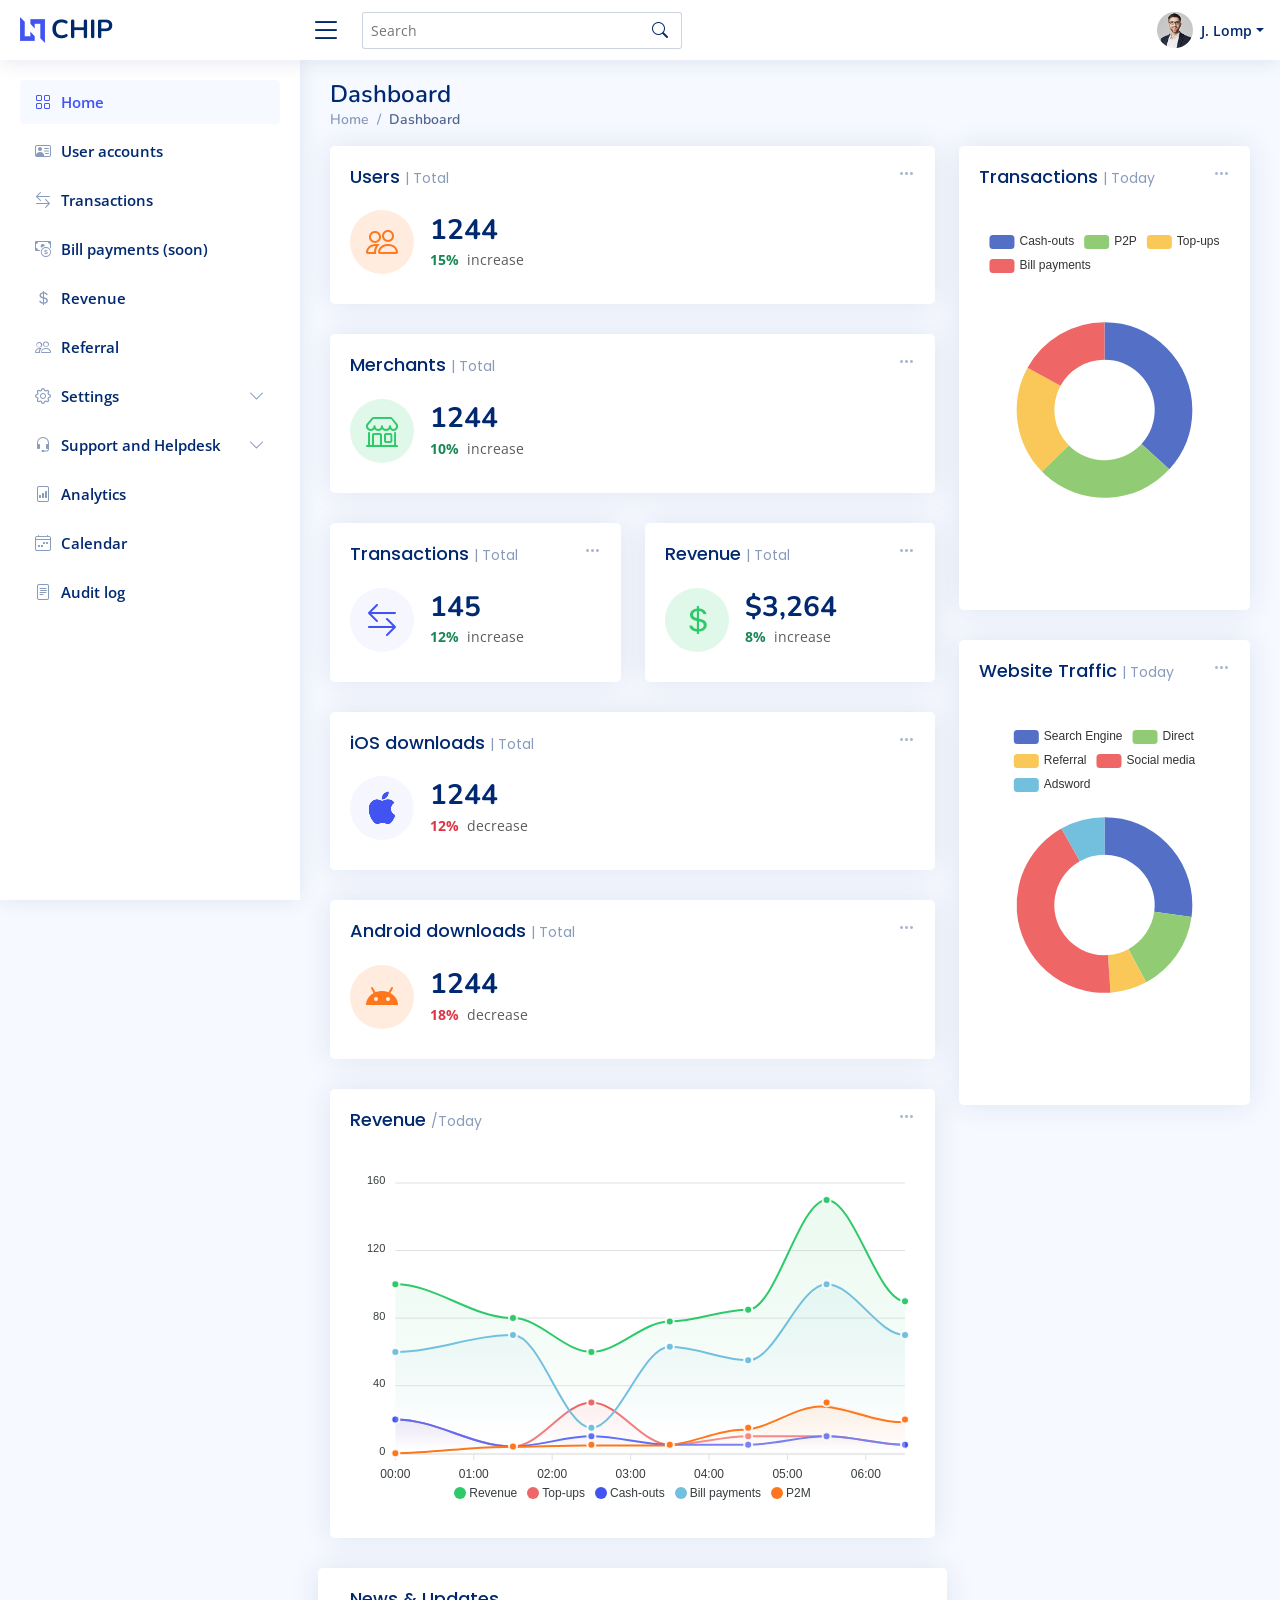
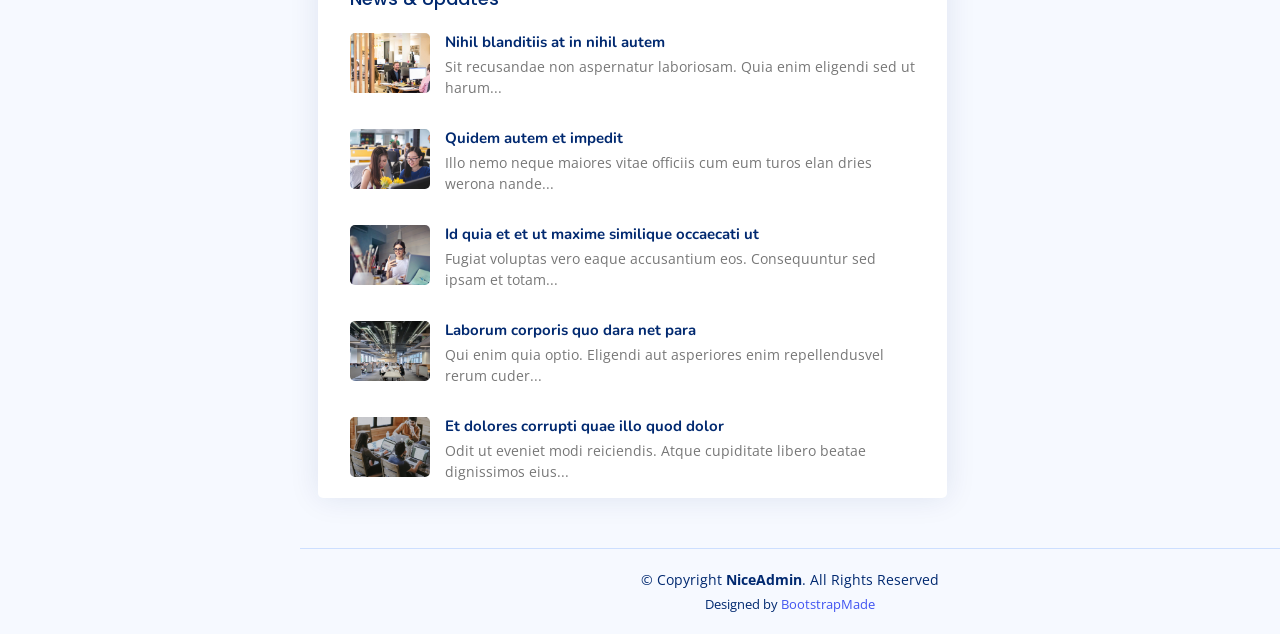
==== index.html @ 270950f1 "Update index.html" ====
<!DOCTYPE html>
<html lang="en">

<head>
  <meta charset="utf-8">
  <meta content="width=device-width, initial-scale=1.0" name="viewport">

  <title>Dashboard - CHIP admin</title>
  <meta content="" name="description">
  <meta content="" name="keywords">

  <!-- Calendar -->
  <link rel="stylesheet" type="text/css" href="assets/jsCalendar.css">
  <script type="text/javascript" src="assets/jsCalendar.js"></script>

  <!-- evoCalendar -->
  <link rel="stylesheet" type="text/css" href="assets/evo-calendar.css"/>

  <!-- Favicons -->
  <link href="assets/img/favicon.png" rel="icon">
  <link href="assets/img/apple-touch-icon.png" rel="apple-touch-icon">

  <!-- Google Fonts -->
  <link href="https://fonts.gstatic.com" rel="preconnect">
  <link href="https://fonts.googleapis.com/css?family=Open+Sans:300,300i,400,400i,600,600i,700,700i|Nunito:300,300i,400,400i,600,600i,700,700i|Poppins:300,300i,400,400i,500,500i,600,600i,700,700i" rel="stylesheet">

  <!-- Vendor CSS Files -->
  <link href="assets/vendor/bootstrap/css/bootstrap.min.css" rel="stylesheet">
  <link href="assets/vendor/bootstrap-icons/bootstrap-icons.css" rel="stylesheet">
  <link href="assets/vendor/boxicons/css/boxicons.min.css" rel="stylesheet">
  <link href="assets/vendor/quill/quill.snow.css" rel="stylesheet">
  <link href="assets/vendor/quill/quill.bubble.css" rel="stylesheet">
  <link href="assets/vendor/remixicon/remixicon.css" rel="stylesheet">
  <link href="assets/vendor/simple-datatables/style.css" rel="stylesheet">

  <!-- Template Main CSS File -->
  <link href="assets/css/style.css" rel="stylesheet">

  <!-- =======================================================
  * Template Name: NiceAdmin
  * Updated: Aug 30 2023 with Bootstrap v5.3.1
  * Template URL: https://bootstrapmade.com/nice-admin-bootstrap-admin-html-template/
  * Author: BootstrapMade.com
  * License: https://bootstrapmade.com/license/
  ======================================================== -->
</head>

<body>

  <!-- ======= Header ======= -->
  <header id="header" class="header fixed-top d-flex align-items-center">

    <div class="d-flex align-items-center justify-content-between">
      <a href="index.html" class="logo d-flex align-items-center">
        <img src="assets/img/logo.png" alt="">
        <span class="d-none d-lg-block">CHIP</span>
      </a>
      <i class="bi bi-list toggle-sidebar-btn"></i>
    </div><!-- End Logo -->

    <div class="search-bar">
      <form class="search-form d-flex align-items-center" method="POST" action="#">
        <input type="text" name="query" placeholder="Search" title="Enter search keyword">
        <button type="submit" title="Search"><i class="bi bi-search"></i></button>
      </form>
    </div><!-- End Search Bar -->

    <nav class="header-nav ms-auto">
      <ul class="d-flex align-items-center">

        <li class="nav-item d-block d-lg-none">
          <a class="nav-link nav-icon search-bar-toggle " href="#">
            <i class="bi bi-search"></i>
          </a>
        </li><!-- End Search Icon-->

        

        <li class="nav-item dropdown pe-3">

          <a class="nav-link nav-profile d-flex align-items-center pe-0" href="#" data-bs-toggle="dropdown">
            <img src="assets/img/profile-img.jpg" alt="Profile" class="rounded-circle">
            <span class="d-none d-md-block dropdown-toggle ps-2">J. Lomp</span>
          </a><!-- End Profile Iamge Icon -->

          <ul class="dropdown-menu dropdown-menu-end dropdown-menu-arrow profile">
            <li class="dropdown-header">
              <h6>Jeremy Lomp</h6>
              <span>Web Designer</span>
            </li>
            <li>
              <hr class="dropdown-divider">
            </li>

            <li>
              <a class="dropdown-item d-flex align-items-center" href="pages-faq.html">
                <i class="bi bi-question-circle"></i>
                <span>Forgot password?</span>
              </a>
            </li>
            <li>
              <hr class="dropdown-divider">
            </li>

            <li>
              <a class="dropdown-item d-flex align-items-center" href="pages-login.html">
                <i class="bi bi-box-arrow-right"></i>
                <span>Sign Out</span>
              </a>
            </li>

          </ul><!-- End Profile Dropdown Items -->
        </li><!-- End Profile Nav -->

      </ul>
    </nav><!-- End Icons Navigation -->

  </header><!-- End Header -->

  <!-- ======= Sidebar ======= -->
  <aside id="sidebar" class="sidebar">

    <ul class="sidebar-nav" id="sidebar-nav">

      <li class="nav-item">
        <a class="nav-link " href="index.html">
          <i class="bi bi-grid"></i>
          <span>Home</span>
        </a>
      </li><!-- End Dashboard Nav -->

      <li class="nav-item">
        <a class="nav-link collapsed " href="users.html">
          <i class="bi bi-person-vcard"></i>
          <span>User accounts</span>
        </a>
      </li><!-- End User accounts Nav -->

      <li class="nav-item">
        <a class="nav-link collapsed " href="transactions.html">
          <i class="bi bi-arrow-left-right"></i>
          <span>Transactions</span>
        </a>
      </li><!-- End Transactions Nav -->

      <li class="nav-item">
        <a class="nav-link collapsed " href="bill-payment.html">
          <i class="bi bi-cash-coin"></i>
          <span>Bill payments (soon)</span>
        </a>
      </li><!-- End Bill payments Nav -->

      <li class="nav-item">
        <a class="nav-link collapsed " href="revenue.html">
          <i class="bi bi-currency-dollar"></i>
          <span>Revenue</span>
        </a>
      </li>

	<!-- End Revenue Nav -->

      <li class="nav-item">
        <a class="nav-link collapsed " href="referral.html">
          <i class="bi bi-people"></i>
          <span>Referral</span>
        </a>
      </li>
	<!-- End Referral Nav -->

	<li class="nav-item">
        <a class="nav-link collapsed" data-bs-target="#settings-nav" data-bs-toggle="collapse" href="#">
          <i class="bi bi-gear"></i><span>Settings</span><i class="bi bi-chevron-down ms-auto"></i>
        </a>
        <ul id="settings-nav" class="nav-content collapse " data-bs-parent="#sidebar-nav">
          <li>
            <a href="team-members.html">
              <i class="bi bi-circle"></i><span>Team members</span>
            </a>
          </li>
          <li>
            <a href="components-accordion.html">
              <i class="bi bi-circle"></i><span>Roles & Permissions</span>
            </a>
          </li>
          <li>
            <a href="components-badges.html">
              <i class="bi bi-circle"></i><span>Push notifications</span>
            </a>
          </li>
          <li>
            <a href="components-breadcrumbs.html">
              <i class="bi bi-circle"></i><span>Configurable reports (soon)</span>
            </a>
          </li>
        </ul>
      </li><!-- End Settings Nav -->

	<li class="nav-item">
        <a class="nav-link collapsed" data-bs-target="#support-nav" data-bs-toggle="collapse" href="#">
          <i class="bi bi-headset"></i><span>Support and Helpdesk</span><i class="bi bi-chevron-down ms-auto"></i>
        </a>
        <ul id="support-nav" class="nav-content collapse " data-bs-parent="#sidebar-nav">
          <li>
            <a href="components-alerts.html">
              <i class="bi bi-circle"></i><span>Tickets (zendesk)</span>
            </a>
          </li>
          <li>
        </ul>
      </li><!-- End Support and Helpdesk Nav -->

      <li class="nav-item">
        <a class="nav-link collapsed " href="index.html">
          <i class="bi bi-file-bar-graph"></i>
          <span>Analytics</span>
        </a>
      </li><!-- End Analytics Nav -->

      <li class="nav-item">
        <a class="nav-link collapsed " href="calendar.html">
          <i class="bi bi-calendar4-week"></i>
          <span>Calendar</span>
        </a>
      </li><!-- End Calendar Nav -->

      <li class="nav-item">
        <a class="nav-link collapsed " href="audit-log.html">
          <i class="bi bi-file-text"></i>
          <span>Audit log</span>
        </a>
      </li><!-- End Audit log Nav -->
  </aside><!-- End Sidebar-->

  <main id="main" class="main">

    <div class="pagetitle">
      <h1>Dashboard</h1>
      <nav>
        <ol class="breadcrumb">
          <li class="breadcrumb-item"><a href="index.html">Home</a></li>
          <li class="breadcrumb-item active">Dashboard</li>
        </ol>
      </nav>
    </div><!-- End Page Title -->

    <section class="section dashboard">
      <div class="row">

        <!-- Left side columns -->
        <div class="col-lg-8">
          <div class="row">

            <!-- Users Card -->
            <div class="col-xxl-4 col-xl-12">

              <div class="card info-card customers-card">

                <div class="filter">
                  <a class="icon" href="#" data-bs-toggle="dropdown"><i class="bi bi-three-dots"></i></a>
                  <ul class="dropdown-menu dropdown-menu-end dropdown-menu-arrow">
                    <li class="dropdown-header text-start">
                      <h6>Filter</h6>
                    </li>

                    <li><a class="dropdown-item" href="#">Total</a></li>
		    <li><a class="dropdown-item" href="#">Today</a></li>
                    <li><a class="dropdown-item" href="#">This Month</a></li>
                    <li><a class="dropdown-item" href="#">This Year</a></li>
                  </ul>
                </div>

                <div class="card-body">
                  <h5 class="card-title">Users <span>| Total</span></h5>

                  <div class="d-flex align-items-center">
                    <div class="card-icon rounded-circle d-flex align-items-center justify-content-center">
                      <i class="bi bi-people"></i>
                    </div>
                    <div class="ps-3">
                      <h6>1244</h6>
                      <span class="text-success small pt-1 fw-bold">15%</span> <span class="text-muted small pt-2 ps-1">increase</span>

                    </div>
                  </div>

                </div>
              </div>

            </div><!-- End Users Card -->

            
            <!-- Merchants Card -->
            <div class="col-xxl-4 col-xl-12">

              <div class="card info-card revenue-card">

                <div class="filter">
                  <a class="icon" href="#" data-bs-toggle="dropdown"><i class="bi bi-three-dots"></i></a>
                  <ul class="dropdown-menu dropdown-menu-end dropdown-menu-arrow">
                    <li class="dropdown-header text-start">
                      <h6>Filter</h6>
                    </li>

                    <li><a class="dropdown-item" href="#">Total</a></li>
		    <li><a class="dropdown-item" href="#">Today</a></li>
                    <li><a class="dropdown-item" href="#">This Month</a></li>
                    <li><a class="dropdown-item" href="#">This Year</a></li>
		   <li class="dropdown-header text-start">

                  </ul>
                </div>

                <div class="card-body">
                  <h5 class="card-title">Merchants <span>| Total</span></h5>

                  <div class="d-flex align-items-center">
                    <div class="card-icon rounded-circle d-flex align-items-center justify-content-center">
                      <i class="bi bi-shop"></i>
                    </div>
                    <div class="ps-3">
                      <h6>1244</h6>
                      <span class="text-success small pt-1 fw-bold">10%</span> <span class="text-muted small pt-2 ps-1">increase</span>

                    </div>
                  </div>

                </div>
              </div>

            </div>

		<!-- End Merchants Card -->


	<!-- Transactions Card -->
            <div class="col-xxl-4 col-md-6">
              <div class="card info-card sales-card">

                <div class="filter">
                  <a class="icon" href="#" data-bs-toggle="dropdown"><i class="bi bi-three-dots"></i></a>
                  <ul class="dropdown-menu dropdown-menu-end dropdown-menu-arrow">
                    <li class="dropdown-header text-start">
                      <h6>Filter</h6>
                    </li>

                    <li><a class="dropdown-item" href="#">Total</a></li>
		    <li><a class="dropdown-item" href="#">Today</a></li>
                    <li><a class="dropdown-item" href="#">This Month</a></li>
                    <li><a class="dropdown-item" href="#">This Year</a></li>
                  </ul>
                </div>

                <div class="card-body">
                  <h5 class="card-title">Transactions <span>| Total</span></h5>

                  <div class="d-flex align-items-center">
                    <div class="card-icon rounded-circle d-flex align-items-center justify-content-center">
                      <i class="bi bi-arrow-left-right"></i>
                    </div>
                    <div class="ps-3">
                      <h6>145</h6>
                      <span class="text-success small pt-1 fw-bold">12%</span> <span class="text-muted small pt-2 ps-1">increase</span>

                    </div>
                  </div>
                </div>

              </div>
            </div><!-- End Transactions Card -->

            <!-- Revenue Card -->
            <div class="col-xxl-4 col-md-6">
              <div class="card info-card revenue-card">

                <div class="filter">
                  <a class="icon" href="#" data-bs-toggle="dropdown"><i class="bi bi-three-dots"></i></a>
                  <ul class="dropdown-menu dropdown-menu-end dropdown-menu-arrow">
                    <li class="dropdown-header text-start">
                      <h6>Filter</h6>
                    </li>
                    <li><a class="dropdown-item" href="#">Total</a></li>
		    <li><a class="dropdown-item" href="#">Today</a></li>
                    <li><a class="dropdown-item" href="#">This Month</a></li>
                    <li><a class="dropdown-item" href="#">This Year</a></li>
                  </ul>
                </div>

                <div class="card-body">
                  <h5 class="card-title">Revenue <span>| Total</span></h5>

                  <div class="d-flex align-items-center">
                    <div class="card-icon rounded-circle d-flex align-items-center justify-content-center">
                      <i class="bi bi-currency-dollar"></i>
                    </div>
                    <div class="ps-3">
                      <h6>$3,264</h6>
                      <span class="text-success small pt-1 fw-bold">8%</span> <span class="text-muted small pt-2 ps-1">increase</span>

                    </div>
                  </div>
                </div>

              </div>
            </div><!-- End Revenue Card -->

            <!-- iOS downloads Card -->
            <div class="col-xxl-4 col-xl-12">

              <div class="card info-card sales-card">

                <div class="filter">
                  <a class="icon" href="#" data-bs-toggle="dropdown"><i class="bi bi-three-dots"></i></a>
                  <ul class="dropdown-menu dropdown-menu-end dropdown-menu-arrow">
                    <li class="dropdown-header text-start">
                      <h6>Filter</h6>
                    </li>

                    <li><a class="dropdown-item" href="#">Total</a></li>
		    <li><a class="dropdown-item" href="#">Today</a></li>
                    <li><a class="dropdown-item" href="#">This Month</a></li>
                    <li><a class="dropdown-item" href="#">This Year</a></li>
                  </ul>
                </div>

                <div class="card-body">
                  <h5 class="card-title">iOS downloads <span>| Total</span></h5>

                  <div class="d-flex align-items-center">
                    <div class="card-icon rounded-circle d-flex align-items-center justify-content-center">
                      <i class="bi bi-apple"></i>
                    </div>
                    <div class="ps-3">
                      <h6>1244</h6>
                      <span class="text-danger small pt-1 fw-bold">12%</span> <span class="text-muted small pt-2 ps-1">decrease</span>

                    </div>
                  </div>

                </div>
              </div>

            </div><!-- End iOS downloads Card -->


            <!-- Android downloads Card -->
            <div class="col-xxl-4 col-xl-12">

              <div class="card info-card customers-card">

                <div class="filter">
                  <a class="icon" href="#" data-bs-toggle="dropdown"><i class="bi bi-three-dots"></i></a>
                  <ul class="dropdown-menu dropdown-menu-end dropdown-menu-arrow">
                    <li class="dropdown-header text-start">
                      <h6>Filter</h6>
                    </li>

                    <li><a class="dropdown-item" href="#">Total</a></li>
					<li><a class="dropdown-item" href="#">Today</a></li>
                    <li><a class="dropdown-item" href="#">This Month</a></li>
                    <li><a class="dropdown-item" href="#">This Year</a></li>
                  </ul>
                </div>

                <div class="card-body">
                  <h5 class="card-title">Android downloads <span>| Total</span></h5>

                  <div class="d-flex align-items-center">
                    <div class="card-icon rounded-circle d-flex align-items-center justify-content-center">
                      <i class="bi bi-android"></i>
                    </div>
                    <div class="ps-3">
                      <h6>1244</h6>
                      <span class="text-danger small pt-1 fw-bold">18%</span> <span class="text-muted small pt-2 ps-1">decrease</span>

                    </div>
                  </div>

                </div>
              </div>

            </div><!-- End Android downloads Card -->

            <!-- Reports -->
            <div class="col-12">
              <div class="card">

                <div class="filter">
                  <a class="icon" href="#" data-bs-toggle="dropdown"><i class="bi bi-three-dots"></i></a>
                  <ul class="dropdown-menu dropdown-menu-end dropdown-menu-arrow">
                    <li class="dropdown-header text-start">
                      <h6>Filter</h6>
                    </li>

                    <li><a class="dropdown-item" href="#">Total</a></li>
		    <li><a class="dropdown-item" href="#">Today</a></li>
                    <li><a class="dropdown-item" href="#">This Month</a></li>
                    <li><a class="dropdown-item" href="#">This Year</a></li>
                  </ul>
                </div>

                <div class="card-body">
                  <h5 class="card-title">Revenue <span>/Today</span></h5>

                  <!-- Line Chart -->
                  <div id="reportsChart"></div>

                  <script>
                    document.addEventListener("DOMContentLoaded", () => {
                      new ApexCharts(document.querySelector("#reportsChart"), {
                        series: [{
                          name: 'Revenue',
                          data: [100, 80, 60, 78, 85, 150, 90]
                        },{
                          name: 'Top-ups',
                          data: [20, 4, 30, 5, 10, 10, 5]
                        }, {
                          name: 'Cash-outs',
                          data: [20, 4, 10, 5, 5, 10, 5]
                        }, {
			  name: 'Bill payments',
                          data: [60, 70, 15, 63, 55, 100, 70]
			}, {
                          name: 'P2M',
                          data: [0, 4, 5, 5, 15, 30, 20]
                        }],
                        chart: {
                          height: 350,
                          type: 'area',
                          toolbar: {
                            show: false
                          },
                        },
                        markers: {
                          size: 4
                        },
                        colors: ['#2eca6a','#ee6666','#4154f1','#73C0DE','#ff771d'],
                        fill: {
                          type: "gradient",
                          gradient: {
                            shadeIntensity: 1,
                            opacityFrom: 0.3,
                            opacityTo: 0.4,
                            stops: [0, 90, 100]
                          }
                        },
                        dataLabels: {
                          enabled: false
                        },
                        stroke: {
                          curve: 'smooth',
                          width: 2
                        },
                        xaxis: {
                          type: 'datetime',
                          categories: ["2023-09-19T00:00:00.000Z", "2023-09-19T01:30:00.000Z", "2023-09-19T02:30:00.000Z", "2023-09-19T03:30:00.000Z", "2023-09-19T04:30:00.000Z", "2023-09-19T05:30:00.000Z", "2023-09-19T06:30:00.000Z"]
                        },
                        tooltip: {
                          x: {
                            format: 'dd/MM/yy HH:mm'
                          },
                        }
                      }).render();
                    });
                  </script>
                  <!-- End Line Chart -->

                </div>

              </div>
            </div><!-- End Reports -->

<!-- News & Updates Traffic -->
          <div class="card">


            <div class="card-body pb-0">
              <h5 class="card-title">News &amp; Updates <span></span></h5>

              <div class="news">
                <div class="post-item clearfix">
                  <img src="assets/img/news-1.jpg" alt="">
                  <h4><a href="#">Nihil blanditiis at in nihil autem</a></h4>
                  <p>Sit recusandae non aspernatur laboriosam. Quia enim eligendi sed ut harum...</p>
                </div>

                <div class="post-item clearfix">
                  <img src="assets/img/news-2.jpg" alt="">
                  <h4><a href="#">Quidem autem et impedit</a></h4>
                  <p>Illo nemo neque maiores vitae officiis cum eum turos elan dries werona nande...</p>
                </div>

                <div class="post-item clearfix">
                  <img src="assets/img/news-3.jpg" alt="">
                  <h4><a href="#">Id quia et et ut maxime similique occaecati ut</a></h4>
                  <p>Fugiat voluptas vero eaque accusantium eos. Consequuntur sed ipsam et totam...</p>
                </div>

                <div class="post-item clearfix">
                  <img src="assets/img/news-4.jpg" alt="">
                  <h4><a href="#">Laborum corporis quo dara net para</a></h4>
                  <p>Qui enim quia optio. Eligendi aut asperiores enim repellendusvel rerum cuder...</p>
                </div>

                <div class="post-item clearfix">
                  <img src="assets/img/news-5.jpg" alt="">
                  <h4><a href="#">Et dolores corrupti quae illo quod dolor</a></h4>
                  <p>Odit ut eveniet modi reiciendis. Atque cupiditate libero beatae dignissimos eius...</p>
                </div>

              </div><!-- End sidebar recent posts-->

            </div>
          </div><!-- End News & Updates -->

            <!-- Calendar -->
      <!--      <div class="col-12">
              <div class="card top-selling overflow-auto">

                <div class="filter">
                  <a class="icon" href="#" data-bs-toggle="dropdown"><i class="bi bi-three-dots"></i></a>
                  <ul class="dropdown-menu dropdown-menu-end dropdown-menu-arrow">
                    <li class="dropdown-header text-start">
                      <h6>Filter</h6>
                    </li>

                    <li><a class="dropdown-item" href="#">Today</a></li>
                    <li><a class="dropdown-item" href="#">This Month</a></li>
                    <li><a class="dropdown-item" href="#">This Year</a></li>
                  </ul>
                </div>

                <div class="card-body pb-0">
                  <h5 class="card-title">Calendar <span>| Today</span></h5>

	<div class="auto-jsCalendar  material-theme orange" data-month-format="month YYYY"></div>
		

	<script type="text/javascript">
	jsCalendar.new("#calendar", "now", {});
	</script>

	       

		<script>
		<div id="evoCalendar"></div>

	$('#evoCalendar').evoCalendar({
  	
	});
		</script>


                </div>

              </div>
            </div>
			<!-- End Calendar -->


          </div> 
        </div><!-- End Left side columns -->

        <!-- Right side columns -->
        <div class="col-lg-4">

<!-- Transactions -->
          <div class="card">
            <div class="filter">
              <a class="icon" href="#" data-bs-toggle="dropdown"><i class="bi bi-three-dots"></i></a>
              <ul class="dropdown-menu dropdown-menu-end dropdown-menu-arrow">
                <li class="dropdown-header text-start">
                  <h6>Filter</h6>
                </li>

                <li><a class="dropdown-item" href="#">Today</a></li>
                <li><a class="dropdown-item" href="#">This Month</a></li>
                <li><a class="dropdown-item" href="#">This Year</a></li>
              </ul>
            </div>

            <div class="card-body pb-0">
              <h5 class="card-title">Transactions <span>| Today</span></h5>

              <div id="transactionsChart" style="min-height: 400px;" class="echart"></div>

              <script>
                document.addEventListener("DOMContentLoaded", () => {
                  echarts.init(document.querySelector("#transactionsChart")).setOption({
                    tooltip: {
                      trigger: 'item'
                    },
                    legend: {
                      top: '5%',
                      left: 'center'
                    },
                    series: [{
                      name: 'Access From',
                      type: 'pie',
                      radius: ['40%', '70%'],
                      avoidLabelOverlap: false,
                      label: {
                        show: false,
                        position: 'center'
                      },
                      emphasis: {
                        label: {
                          show: true,
                          fontSize: '18',
                          fontWeight: 'bold'
                        }
                      },
                      labelLine: {
                        show: false
                      },
                      data: [{
                          value: 1048,
                          name: 'Cash-outs'
                        },
                        {
                          value: 735,
                          name: 'P2P'
                        },
                        {
                          value: 580,
                          name: 'Top-ups'
                        },
                        {
                          value: 484,
                          name: 'Bill payments'
                        }
                      ]
                    }]
                  });
                });
              </script>

            </div>
          </div>
		 <!-- End Transactions -->

          <!-- Website Traffic -->
          <div class="card">
            <div class="filter">
              <a class="icon" href="#" data-bs-toggle="dropdown"><i class="bi bi-three-dots"></i></a>
              <ul class="dropdown-menu dropdown-menu-end dropdown-menu-arrow">
                <li class="dropdown-header text-start">
                  <h6>Filter</h6>
                </li>

                <li><a class="dropdown-item" href="#">Today</a></li>
                <li><a class="dropdown-item" href="#">This Month</a></li>
                <li><a class="dropdown-item" href="#">This Year</a></li>
              </ul>
            </div>

            <div class="card-body pb-0">
              <h5 class="card-title">Website Traffic <span>| Today</span></h5>

              <div id="trafficChart" style="min-height: 400px;" class="echart"></div>

              <script>
                document.addEventListener("DOMContentLoaded", () => {
                  echarts.init(document.querySelector("#trafficChart")).setOption({
                    tooltip: {
                      trigger: 'item'
                    },
                    legend: {
                      top: '5%',
                      left: 'center'
                    },
                    series: [{
                      name: 'Access From',
                      type: 'pie',
                      radius: ['40%', '70%'],
                      avoidLabelOverlap: false,
                      label: {
                        show: false,
                        position: 'center'
                      },
                      emphasis: {
                        label: {
                          show: true,
                          fontSize: '18',
                          fontWeight: 'bold'
                        }
                      },
                      labelLine: {
                        show: false
                      },
                      data: [{
                          value: 5000,
                          name: 'Search Engine'
                        },
                        {
                          value: 2750,
                          name: 'Direct'
                        },
                        {
                          value: 1250,
                          name: 'Referral'
                        },
                        {
                          value: 7900,
                          name: 'Social media'
                        },
                        {
                          value: 1500,
                          name: 'Adsword'
                        }
                      ]
                    }]
                  });
                });
              </script>

            </div>
          </div>
		  <!-- End Website Traffic -->
		  
 	        

        </div><!-- End Right side columns -->

      </div>
    </section>

  </main><!-- End #main -->

  <!-- ======= Footer ======= -->
  <footer id="footer" class="footer">
    <div class="copyright">
      &copy; Copyright <strong><span>NiceAdmin</span></strong>. All Rights Reserved
    </div>
    <div class="credits">
      <!-- All the links in the footer should remain intact. -->
      <!-- You can delete the links only if you purchased the pro version. -->
      <!-- Licensing information: https://bootstrapmade.com/license/ -->
      <!-- Purchase the pro version with working PHP/AJAX contact form: https://bootstrapmade.com/nice-admin-bootstrap-admin-html-template/ -->
      Designed by <a href="https://bootstrapmade.com/">BootstrapMade</a>
    </div>
  </footer><!-- End Footer -->

  <a href="#" class="back-to-top d-flex align-items-center justify-content-center"><i class="bi bi-arrow-up-short"></i></a>

  <!-- Vendor JS Files -->
  <script src="assets/vendor/apexcharts/apexcharts.min.js"></script>
  <script src="assets/vendor/bootstrap/js/bootstrap.bundle.min.js"></script>
  <script src="assets/vendor/chart.js/chart.umd.js"></script>
  <script src="assets/vendor/echarts/echarts.min.js"></script>
  <script src="assets/vendor/quill/quill.min.js"></script>
  <script src="assets/vendor/simple-datatables/simple-datatables.js"></script>
  <script src="assets/vendor/tinymce/tinymce.min.js"></script>
  <script src="assets/vendor/php-email-form/validate.js"></script>
  <script src="https://ajax.googleapis.com/ajax/libs/jquery/3.4.1/jquery.min.js"></script>
  <script src="assets/vendor/evocalendar/evo-calendar.js"></script>
  <!-- Template Main JS File -->
  <script src="assets/js/main.js"></script>

</body>

</html>
---- assets/jsCalendar.css ----
/*
 * jsCalendar v1.4.5-beta
 * 
 * 
 * MIT License
 * 
 * Copyright (c) 2019 Grammatopoulos Athanasios-Vasileios
 * 
 * Permission is hereby granted, free of charge, to any person obtaining a copy
 * of this software and associated documentation files (the "Software"), to deal
 * in the Software without restriction, including without limitation the rights
 * to use, copy, modify, merge, publish, distribute, sublicense, and/or sell
 * copies of the Software, and to permit persons to whom the Software is
 * furnished to do so, subject to the following conditions:
 * 
 * The above copyright notice and this permission notice shall be included in all
 * copies or substantial portions of the Software.
 * 
 * THE SOFTWARE IS PROVIDED "AS IS", WITHOUT WARRANTY OF ANY KIND, EXPRESS OR
 * IMPLIED, INCLUDING BUT NOT LIMITED TO THE WARRANTIES OF MERCHANTABILITY,
 * FITNESS FOR A PARTICULAR PURPOSE AND NONINFRINGEMENT. IN NO EVENT SHALL THE
 * AUTHORS OR COPYRIGHT HOLDERS BE LIABLE FOR ANY CLAIM, DAMAGES OR OTHER
 * LIABILITY, WHETHER IN AN ACTION OF CONTRACT, TORT OR OTHERWISE, ARISING FROM,
 * OUT OF OR IN CONNECTION WITH THE SOFTWARE OR THE USE OR OTHER DEALINGS IN THE
 * SOFTWARE.
 * 
 */


/* Default Theme */
	/* General style */
		.jsCalendar * {
			margin: 0;
			padding: 0;
		}
		.jsCalendar table,
		.jsCalendar table th,
		.jsCalendar table td {
			border: 0;
			box-sizing: content-box;
			width: 100%;
		}
	/* Blue default */
		.jsCalendar table {
			background-color: #FFFFFF;
			border-collapse: collapse;
			border-radius: 4px;
			box-shadow: 0 0 2px rgba(0, 0, 0, 0.4);
			color: #000000;
			font-family: Tahoma, Geneva, sans-serif;
			margin: 5px;
		}
		.jsCalendar tr {
			line-height: 0;
		}
		.jsCalendar thead .jsCalendar-title {
			height: 40px;
			line-height: 40px;
		}
		.jsCalendar thead .jsCalendar-title-left {
			float: left;
		}
		.jsCalendar thead .jsCalendar-title-right {
			float: right;
		}
		.jsCalendar thead .jsCalendar-nav-left,
		.jsCalendar thead .jsCalendar-nav-right {
			border-radius: 10px;
			color: #999999;
			cursor: pointer;
			font-family: "Courier New", Courier, monospace;
			font-size: 12px;
			font-weight: bold;
			height: 20px;
			line-height: 20px;
			margin: 10px 8px;
			text-align: center;
			transition: color 0.2s, background-color 0.2s;
			width: 20px;
		}
		.jsCalendar thead .jsCalendar-nav-left:hover,
		.jsCalendar thead .jsCalendar-nav-right:hover {
			background-color: #E2E2E2;
			color: #000000;
		}
		.jsCalendar thead .jsCalendar-nav-left {
			float: left;
		}
		.jsCalendar thead .jsCalendar-nav-right {
			float: right;
		}
		.jsCalendar thead .jsCalendar-title-name {
			cursor: default;
			float: left;
			font-size: 18px;
			font-weight: lighter;
			padding: 0 20px;
		}
		.jsCalendar thead .jsCalendar-nav-left:after {
			content: "<";
		}
		.jsCalendar thead .jsCalendar-nav-right:after {
			content: ">";
		}
		.jsCalendar thead .jsCalendar-week-days th {
			text-shadow: 0 0 1px rgba(0, 0, 0, 0.2);
		}
		.jsCalendar thead .jsCalendar-week-days th,
		.jsCalendar tbody td {
			border-radius: 18px;
			cursor: default;
			display: inline-block;
			font-size: 12px;
			font-weight: lighter;
			height: 36px;
			line-height: 36px;
			margin: 1px 2px;
			text-align: center;
			transition: color 0.1s, background-color 0.2s;
			width: 125px;
		}
		.jsCalendar tbody td:hover {
			background-color: #E6E6E6;
		}
		.jsCalendar tbody td.jsCalendar-selected {
			background-color: #FFFFFF;
			border: 2px solid #E6E6E6;
			height: 32px;
			line-height: 32px;
			width: 32px;
		}
		.jsCalendar tbody td.jsCalendar-current {
			background-color: #52C9FF;
			border-radius: 18px;
			color: #FFFFFF;
		}
		.jsCalendar tbody td.jsCalendar-previous,
		.jsCalendar tbody td.jsCalendar-next,
		.jsCalendar tbody td.jsCalendar-unselectable {
			color: #CACACA;
		}
		.jsCalendar tbody td.jsCalendar-previous:hover,
		.jsCalendar tbody td.jsCalendar-next:hover {
			color: #FFFFFF;
		}

		.jsCalendar tbody td.jsCalendar-unselectable:hover {
			background: transparent;
		}

		.jsCalendar thead {
			display: block;
			margin: 4px 4px 0 4px;
		}
		.jsCalendar tbody {
			display: block;
			margin: 0 4px 4px 4px;
		}
		.jsCalendar ::-moz-selection {
			background: #83D8FF;
		}
		.jsCalendar ::selection {
			background: #83D8FF;
		}
	/* Yellow */
		.jsCalendar.yellow tbody td.jsCalendar-current {
			background-color: #FFE31B;
		}
		.jsCalendar.yellow ::-moz-selection {
			background: #FDE74C;
		}
		.jsCalendar.yellow ::selection {
			background: #FDE74C;
		}
	/* Orange */
		.jsCalendar.orange tbody td.jsCalendar-current {
			background-color: #FFB400;
		}
		.jsCalendar.orange ::-moz-selection {
			background: #FFB400;
		}
		.jsCalendar.orange ::selection {
			background: #FFB400;
		}
	/* Red */
		.jsCalendar.red tbody td.jsCalendar-current {
			background-color: #F6511D;
		}
		.jsCalendar.red ::-moz-selection {
			background: #F6511D;
		}
		.jsCalendar.red ::selection {
			background: #F6511D;
		}
	/* Green */
		.jsCalendar.green tbody td.jsCalendar-current {
			background-color: #7FB800;
		}
		.jsCalendar.green ::-moz-selection {
			background: #7FB800;
		}
		.jsCalendar.green ::selection {
			background: #7FB800;
		}


/* Material Theme */
	/* Blue default */
		.jsCalendar.material-theme table {
			border-radius: 0;
		}
		.jsCalendar.material-theme thead {
			background-color: #52C9FF;
			color: #FFFFFF;
			margin: 0;
			padding: 4px 4px 0 4px;
		}
		.jsCalendar.material-theme thead .jsCalendar-title {
			display: block;
			position: relative;
		}
		.jsCalendar.material-theme thead .jsCalendar-title-name {
			border-bottom: 1px solid rgba(255, 255, 255, 0.4);
			color: #FFFFFF;
			font-size: 16px;
			left: 15px;
			position: absolute;
			right: 15px;
			text-align: center;
		}
		.jsCalendar.material-theme thead .jsCalendar-title-left,
		.jsCalendar.material-theme thead .jsCalendar-title-right {
			position: absolute;
			z-index: 1;
		}
		.jsCalendar.material-theme thead .jsCalendar-nav-left,
		.jsCalendar.material-theme thead .jsCalendar-nav-right {
			color: #FFFFFF;
		}
		.jsCalendar.material-theme thead .jsCalendar-nav-left:hover,
		.jsCalendar.material-theme thead .jsCalendar-nav-right:hover {
			background-color: #03A9F4;
		}
		.jsCalendar.material-theme thead .jsCalendar-title-right {
			right: 0;
		}
		.jsCalendar.material-theme thead .jsCalendar-week-days th {
			font-size: 14px;
			text-shadow: none;
		}
	/* Yellow */
		.jsCalendar.material-theme.yellow thead {
			background-color: #FFE31B;
		}
		.jsCalendar.material-theme.yellow thead .jsCalendar-nav-left:hover,
		.jsCalendar.material-theme.yellow thead .jsCalendar-nav-right:hover {
			background-color: #E2CA23;
		}
	/* Orange */
		.jsCalendar.material-theme.orange thead {
			background-color: #FFB400;
		}
		.jsCalendar.material-theme.orange thead .jsCalendar-nav-left:hover,
		.jsCalendar.material-theme.orange thead .jsCalendar-nav-right:hover {
			background-color: #D49600;
		}
	/* Red */
		.jsCalendar.material-theme.red thead {
			background-color: #F6511D;
		}
		.jsCalendar.material-theme.red thead .jsCalendar-nav-left:hover,
		.jsCalendar.material-theme.red thead .jsCalendar-nav-right:hover {
			background-color: #BB3D16;
		}
	/* Green */
		.jsCalendar.material-theme.green thead {
			background-color: #7FB800;
		}
		.jsCalendar.material-theme.green thead .jsCalendar-nav-left:hover,
		.jsCalendar.material-theme.green thead .jsCalendar-nav-right:hover {
			background-color: #639000;
		}



/* Classic Theme */
	/* Blue default */
		.jsCalendar.classic-theme table,
		.jsCalendar.classic-theme thead .jsCalendar-nav-left,
		.jsCalendar.classic-theme thead .jsCalendar-nav-right,
		.jsCalendar.classic-theme thead .jsCalendar-week-days th,
		.jsCalendar.classic-theme tbody td,
		.jsCalendar.classic-theme tbody td.jsCalendar-current {
			border-radius: 0;
		}
		.jsCalendar.classic-theme thead {
			background-color: #52C9FF;
			margin: 0;
			padding: 4px 4px 0 4px;
		}
		.jsCalendar.classic-theme thead .jsCalendar-title-row,
		.jsCalendar.classic-theme thead .jsCalendar-title {
			display: block;
			width: 100%;
		}
		.jsCalendar.classic-theme thead .jsCalendar-title {
			position: relative;
		}
		.jsCalendar.classic-theme thead .jsCalendar-title-name {
			color: #FFFFFF;
			font-size: 16px;
			left: 41px;
			position: absolute;
			right: 41px;
			text-align: center;
			text-shadow: none;
		}
		.jsCalendar.classic-theme thead .jsCalendar-title-left,
		.jsCalendar.classic-theme thead .jsCalendar-title-right {
			position: absolute;
			z-index: 1;
		}
		.jsCalendar.classic-theme thead .jsCalendar-title-right {
			right: 0;
		}
		.jsCalendar.classic-theme thead .jsCalendar-nav-left,
		.jsCalendar.classic-theme thead .jsCalendar-nav-right {
			color: #FFFFFF;
			text-shadow: none;
		}
		.jsCalendar.classic-theme thead .jsCalendar-nav-left:hover,
		.jsCalendar.classic-theme thead .jsCalendar-nav-right:hover {
			background-color: #03A9F4;
		}
		.jsCalendar.classic-theme thead .jsCalendar-week-days {
			background-color: #FFFFFF;
			display: block;
			margin: 0 -4px;
		}
		.jsCalendar.classic-theme thead .jsCalendar-week-days th {
			font-size: 10px;
			height: 20px;
			line-height: 20px;
			text-shadow: none;
		}
		.jsCalendar.classic-theme tbody td {
			border-left: 1px solid #DADADA;
			border-top: 1px solid #DADADA;
			margin: -1px 0 0 -1px;
			padding: 1px 1px 0 1px;
			width: 38px;
		}
		.jsCalendar.classic-theme tbody {
			margin: 0;
		}
		.jsCalendar.classic-theme tbody td.jsCalendar-selected{
			background-color: #CCEFFF;
			border-bottom: 0;
			border-left: 1px solid #DADADA;
			border-right: 0;
			border-top: 1px solid #DADADA;
			height: 36px;
			line-height: 36px;
		}
		.jsCalendar.classic-theme tbody td.jsCalendar-current.jsCalendar-selected{
			background-color: #52C9FF; 
			text-shadow: 0 0 3px #000000;
		}
	/* Yellow */
		.jsCalendar.classic-theme.yellow thead {
			background-color: #FFE31B;
		}
		.jsCalendar.classic-theme.yellow thead .jsCalendar-nav-left:hover,
		.jsCalendar.classic-theme.yellow thead .jsCalendar-nav-right:hover {
			background-color: #E2CA23;
		}
	/* Orange */
		.jsCalendar.classic-theme.orange thead {
			background-color: #FFB400;
		}
		.jsCalendar.classic-theme.orange thead .jsCalendar-nav-left:hover,
		.jsCalendar.classic-theme.orange thead .jsCalendar-nav-right:hover {
			background-color: #D49600;
		}
	/* Red */
		.jsCalendar.classic-theme.red thead {
			background-color: #F6511D;
		}
		.jsCalendar.classic-theme.red thead .jsCalendar-nav-left:hover,
		.jsCalendar.classic-theme.red thead .jsCalendar-nav-right:hover {
			background-color: #BB3D16;
		}
	/* Green */
		.jsCalendar.classic-theme.green thead {
			background-color: #7FB800;
		}
		.jsCalendar.classic-theme.green thead .jsCalendar-nav-left:hover,
		.jsCalendar.classic-theme.green thead .jsCalendar-nav-right:hover {
			background-color: #639000;
		}
---- assets/vendor/quill/quill.snow.css ----
/*!
 * Quill Editor v1.3.7
 * https://quilljs.com/
 * Copyright (c) 2014, Jason Chen
 * Copyright (c) 2013, salesforce.com
 */
.ql-container {
  box-sizing: border-box;
  font-family: Helvetica, Arial, sans-serif;
  font-size: 13px;
  height: 100%;
  margin: 0px;
  position: relative;
}
.ql-container.ql-disabled .ql-tooltip {
  visibility: hidden;
}
.ql-container.ql-disabled .ql-editor ul[data-checked] > li::before {
  pointer-events: none;
}
.ql-clipboard {
  left: -100000px;
  height: 1px;
  overflow-y: hidden;
  position: absolute;
  top: 50%;
}
.ql-clipboard p {
  margin: 0;
  padding: 0;
}
.ql-editor {
  box-sizing: border-box;
  line-height: 1.42;
  height: 100%;
  outline: none;
  overflow-y: auto;
  padding: 12px 15px;
  tab-size: 4;
  -moz-tab-size: 4;
  text-align: left;
  white-space: pre-wrap;
  word-wrap: break-word;
}
.ql-editor > * {
  cursor: text;
}
.ql-editor p,
.ql-editor ol,
.ql-editor ul,
.ql-editor pre,
.ql-editor blockquote,
.ql-editor h1,
.ql-editor h2,
.ql-editor h3,
.ql-editor h4,
.ql-editor h5,
.ql-editor h6 {
  margin: 0;
  padding: 0;
  counter-reset: list-1 list-2 list-3 list-4 list-5 list-6 list-7 list-8 list-9;
}
.ql-editor ol,
.ql-editor ul {
  padding-left: 1.5em;
}
.ql-editor ol > li,
.ql-editor ul > li {
  list-style-type: none;
}
.ql-editor ul > li::before {
  content: '\2022';
}
.ql-editor ul[data-checked=true],
.ql-editor ul[data-checked=false] {
  pointer-events: none;
}
.ql-editor ul[data-checked=true] > li *,
.ql-editor ul[data-checked=false] > li * {
  pointer-events: all;
}
.ql-editor ul[data-checked=true] > li::before,
.ql-editor ul[data-checked=false] > li::before {
  color: #777;
  cursor: pointer;
  pointer-events: all;
}
.ql-editor ul[data-checked=true] > li::before {
  content: '\2611';
}
.ql-editor ul[data-checked=false] > li::before {
  content: '\2610';
}
.ql-editor li::before {
  display: inline-block;
  white-space: nowrap;
  width: 1.2em;
}
.ql-editor li:not(.ql-direction-rtl)::before {
  margin-left: -1.5em;
  margin-right: 0.3em;
  text-align: right;
}
.ql-editor li.ql-direction-rtl::before {
  margin-left: 0.3em;
  margin-right: -1.5em;
}
.ql-editor ol li:not(.ql-direction-rtl),
.ql-editor ul li:not(.ql-direction-rtl) {
  padding-left: 1.5em;
}
.ql-editor ol li.ql-direction-rtl,
.ql-editor ul li.ql-direction-rtl {
  padding-right: 1.5em;
}
.ql-editor ol li {
  counter-reset: list-1 list-2 list-3 list-4 list-5 list-6 list-7 list-8 list-9;
  counter-increment: list-0;
}
.ql-editor ol li:before {
  content: counter(list-0, decimal) '. ';
}
.ql-editor ol li.ql-indent-1 {
  counter-increment: list-1;
}
.ql-editor ol li.ql-indent-1:before {
  content: counter(list-1, lower-alpha) '. ';
}
.ql-editor ol li.ql-indent-1 {
  counter-reset: list-2 list-3 list-4 list-5 list-6 list-7 list-8 list-9;
}
.ql-editor ol li.ql-indent-2 {
  counter-increment: list-2;
}
.ql-editor ol li.ql-indent-2:before {
  content: counter(list-2, lower-roman) '. ';
}
.ql-editor ol li.ql-indent-2 {
  counter-reset: list-3 list-4 list-5 list-6 list-7 list-8 list-9;
}
.ql-editor ol li.ql-indent-3 {
  counter-increment: list-3;
}
.ql-editor ol li.ql-indent-3:before {
  content: counter(list-3, decimal) '. ';
}
.ql-editor ol li.ql-indent-3 {
  counter-reset: list-4 list-5 list-6 list-7 list-8 list-9;
}
.ql-editor ol li.ql-indent-4 {
  counter-increment: list-4;
}
.ql-editor ol li.ql-indent-4:before {
  content: counter(list-4, lower-alpha) '. ';
}
.ql-editor ol li.ql-indent-4 {
  counter-reset: list-5 list-6 list-7 list-8 list-9;
}
.ql-editor ol li.ql-indent-5 {
  counter-increment: list-5;
}
.ql-editor ol li.ql-indent-5:before {
  content: counter(list-5, lower-roman) '. ';
}
.ql-editor ol li.ql-indent-5 {
  counter-reset: list-6 list-7 list-8 list-9;
}
.ql-editor ol li.ql-indent-6 {
  counter-increment: list-6;
}
.ql-editor ol li.ql-indent-6:before {
  content: counter(list-6, decimal) '. ';
}
.ql-editor ol li.ql-indent-6 {
  counter-reset: list-7 list-8 list-9;
}
.ql-editor ol li.ql-indent-7 {
  counter-increment: list-7;
}
.ql-editor ol li.ql-indent-7:before {
  content: counter(list-7, lower-alpha) '. ';
}
.ql-editor ol li.ql-indent-7 {
  counter-reset: list-8 list-9;
}
.ql-editor ol li.ql-indent-8 {
  counter-increment: list-8;
}
.ql-editor ol li.ql-indent-8:before {
  content: counter(list-8, lower-roman) '. ';
}
.ql-editor ol li.ql-indent-8 {
  counter-reset: list-9;
}
.ql-editor ol li.ql-indent-9 {
  counter-increment: list-9;
}
.ql-editor ol li.ql-indent-9:before {
  content: counter(list-9, decimal) '. ';
}
.ql-editor .ql-indent-1:not(.ql-direction-rtl) {
  padding-left: 3em;
}
.ql-editor li.ql-indent-1:not(.ql-direction-rtl) {
  padding-left: 4.5em;
}
.ql-editor .ql-indent-1.ql-direction-rtl.ql-align-right {
  padding-right: 3em;
}
.ql-editor li.ql-indent-1.ql-direction-rtl.ql-align-right {
  padding-right: 4.5em;
}
.ql-editor .ql-indent-2:not(.ql-direction-rtl) {
  padding-left: 6em;
}
.ql-editor li.ql-indent-2:not(.ql-direction-rtl) {
  padding-left: 7.5em;
}
.ql-editor .ql-indent-2.ql-direction-rtl.ql-align-right {
  padding-right: 6em;
}
.ql-editor li.ql-indent-2.ql-direction-rtl.ql-align-right {
  padding-right: 7.5em;
}
.ql-editor .ql-indent-3:not(.ql-direction-rtl) {
  padding-left: 9em;
}
.ql-editor li.ql-indent-3:not(.ql-direction-rtl) {
  padding-left: 10.5em;
}
.ql-editor .ql-indent-3.ql-direction-rtl.ql-align-right {
  padding-right: 9em;
}
.ql-editor li.ql-indent-3.ql-direction-rtl.ql-align-right {
  padding-right: 10.5em;
}
.ql-editor .ql-indent-4:not(.ql-direction-rtl) {
  padding-left: 12em;
}
.ql-editor li.ql-indent-4:not(.ql-direction-rtl) {
  padding-left: 13.5em;
}
.ql-editor .ql-indent-4.ql-direction-rtl.ql-align-right {
  padding-right: 12em;
}
.ql-editor li.ql-indent-4.ql-direction-rtl.ql-align-right {
  padding-right: 13.5em;
}
.ql-editor .ql-indent-5:not(.ql-direction-rtl) {
  padding-left: 15em;
}
.ql-editor li.ql-indent-5:not(.ql-direction-rtl) {
  padding-left: 16.5em;
}
.ql-editor .ql-indent-5.ql-direction-rtl.ql-align-right {
  padding-right: 15em;
}
.ql-editor li.ql-indent-5.ql-direction-rtl.ql-align-right {
  padding-right: 16.5em;
}
.ql-editor .ql-indent-6:not(.ql-direction-rtl) {
  padding-left: 18em;
}
.ql-editor li.ql-indent-6:not(.ql-direction-rtl) {
  padding-left: 19.5em;
}
.ql-editor .ql-indent-6.ql-direction-rtl.ql-align-right {
  padding-right: 18em;
}
.ql-editor li.ql-indent-6.ql-direction-rtl.ql-align-right {
  padding-right: 19.5em;
}
.ql-editor .ql-indent-7:not(.ql-direction-rtl) {
  padding-left: 21em;
}
.ql-editor li.ql-indent-7:not(.ql-direction-rtl) {
  padding-left: 22.5em;
}
.ql-editor .ql-indent-7.ql-direction-rtl.ql-align-right {
  padding-right: 21em;
}
.ql-editor li.ql-indent-7.ql-direction-rtl.ql-align-right {
  padding-right: 22.5em;
}
.ql-editor .ql-indent-8:not(.ql-direction-rtl) {
  padding-left: 24em;
}
.ql-editor li.ql-indent-8:not(.ql-direction-rtl) {
  padding-left: 25.5em;
}
.ql-editor .ql-indent-8.ql-direction-rtl.ql-align-right {
  padding-right: 24em;
}
.ql-editor li.ql-indent-8.ql-direction-rtl.ql-align-right {
  padding-right: 25.5em;
}
.ql-editor .ql-indent-9:not(.ql-direction-rtl) {
  padding-left: 27em;
}
.ql-editor li.ql-indent-9:not(.ql-direction-rtl) {
  padding-left: 28.5em;
}
.ql-editor .ql-indent-9.ql-direction-rtl.ql-align-right {
  padding-right: 27em;
}
.ql-editor li.ql-indent-9.ql-direction-rtl.ql-align-right {
  padding-right: 28.5em;
}
.ql-editor .ql-video {
  display: block;
  max-width: 100%;
}
.ql-editor .ql-video.ql-align-center {
  margin: 0 auto;
}
.ql-editor .ql-video.ql-align-right {
  margin: 0 0 0 auto;
}
.ql-editor .ql-bg-black {
  background-color: #000;
}
.ql-editor .ql-bg-red {
  background-color: #e60000;
}
.ql-editor .ql-bg-orange {
  background-color: #f90;
}
.ql-editor .ql-bg-yellow {
  background-color: #ff0;
}
.ql-editor .ql-bg-green {
  background-color: #008a00;
}
.ql-editor .ql-bg-blue {
  background-color: #06c;
}
.ql-editor .ql-bg-purple {
  background-color: #93f;
}
.ql-editor .ql-color-white {
  color: #fff;
}
.ql-editor .ql-color-red {
  color: #e60000;
}
.ql-editor .ql-color-orange {
  color: #f90;
}
.ql-editor .ql-color-yellow {
  color: #ff0;
}
.ql-editor .ql-color-green {
  color: #008a00;
}
.ql-editor .ql-color-blue {
  color: #06c;
}
.ql-editor .ql-color-purple {
  color: #93f;
}
.ql-editor .ql-font-serif {
  font-family: Georgia, Times New Roman, serif;
}
.ql-editor .ql-font-monospace {
  font-family: Monaco, Courier New, monospace;
}
.ql-editor .ql-size-small {
  font-size: 0.75em;
}
.ql-editor .ql-size-large {
  font-size: 1.5em;
}
.ql-editor .ql-size-huge {
  font-size: 2.5em;
}
.ql-editor .ql-direction-rtl {
  direction: rtl;
  text-align: inherit;
}
.ql-editor .ql-align-center {
  text-align: center;
}
.ql-editor .ql-align-justify {
  text-align: justify;
}
.ql-editor .ql-align-right {
  text-align: right;
}
.ql-editor.ql-blank::before {
  color: rgba(0,0,0,0.6);
  content: attr(data-placeholder);
  font-style: italic;
  left: 15px;
  pointer-events: none;
  position: absolute;
  right: 15px;
}
.ql-snow.ql-toolbar:after,
.ql-snow .ql-toolbar:after {
  clear: both;
  content: '';
  display: table;
}
.ql-snow.ql-toolbar button,
.ql-snow .ql-toolbar button {
  background: none;
  border: none;
  cursor: pointer;
  display: inline-block;
  float: left;
  height: 24px;
  padding: 3px 5px;
  width: 28px;
}
.ql-snow.ql-toolbar button svg,
.ql-snow .ql-toolbar button svg {
  float: left;
  height: 100%;
}
.ql-snow.ql-toolbar button:active:hover,
.ql-snow .ql-toolbar button:active:hover {
  outline: none;
}
.ql-snow.ql-toolbar input.ql-image[type=file],
.ql-snow .ql-toolbar input.ql-image[type=file] {
  display: none;
}
.ql-snow.ql-toolbar button:hover,
.ql-snow .ql-toolbar button:hover,
.ql-snow.ql-toolbar button:focus,
.ql-snow .ql-toolbar button:focus,
.ql-snow.ql-toolbar button.ql-active,
.ql-snow .ql-toolbar button.ql-active,
.ql-snow.ql-toolbar .ql-picker-label:hover,
.ql-snow .ql-toolbar .ql-picker-label:hover,
.ql-snow.ql-toolbar .ql-picker-label.ql-active,
.ql-snow .ql-toolbar .ql-picker-label.ql-active,
.ql-snow.ql-toolbar .ql-picker-item:hover,
.ql-snow .ql-toolbar .ql-picker-item:hover,
.ql-snow.ql-toolbar .ql-picker-item.ql-selected,
.ql-snow .ql-toolbar .ql-picker-item.ql-selected {
  color: #06c;
}
.ql-snow.ql-toolbar button:hover .ql-fill,
.ql-snow .ql-toolbar button:hover .ql-fill,
.ql-snow.ql-toolbar button:focus .ql-fill,
.ql-snow .ql-toolbar button:focus .ql-fill,
.ql-snow.ql-toolbar button.ql-active .ql-fill,
.ql-snow .ql-toolbar button.ql-active .ql-fill,
.ql-snow.ql-toolbar .ql-picker-label:hover .ql-fill,
.ql-snow .ql-toolbar .ql-picker-label:hover .ql-fill,
.ql-snow.ql-toolbar .ql-picker-label.ql-active .ql-fill,
.ql-snow .ql-toolbar .ql-picker-label.ql-active .ql-fill,
.ql-snow.ql-toolbar .ql-picker-item:hover .ql-fill,
.ql-snow .ql-toolbar .ql-picker-item:hover .ql-fill,
.ql-snow.ql-toolbar .ql-picker-item.ql-selected .ql-fill,
.ql-snow .ql-toolbar .ql-picker-item.ql-selected .ql-fill,
.ql-snow.ql-toolbar button:hover .ql-stroke.ql-fill,
.ql-snow .ql-toolbar button:hover .ql-stroke.ql-fill,
.ql-snow.ql-toolbar button:focus .ql-stroke.ql-fill,
.ql-snow .ql-toolbar button:focus .ql-stroke.ql-fill,
.ql-snow.ql-toolbar button.ql-active .ql-stroke.ql-fill,
.ql-snow .ql-toolbar button.ql-active .ql-stroke.ql-fill,
.ql-snow.ql-toolbar .ql-picker-label:hover .ql-stroke.ql-fill,
.ql-snow .ql-toolbar .ql-picker-label:hover .ql-stroke.ql-fill,
.ql-snow.ql-toolbar .ql-picker-label.ql-active .ql-stroke.ql-fill,
.ql-snow .ql-toolbar .ql-picker-label.ql-active .ql-stroke.ql-fill,
.ql-snow.ql-toolbar .ql-picker-item:hover .ql-stroke.ql-fill,
.ql-snow .ql-toolbar .ql-picker-item:hover .ql-stroke.ql-fill,
.ql-snow.ql-toolbar .ql-picker-item.ql-selected .ql-stroke.ql-fill,
.ql-snow .ql-toolbar .ql-picker-item.ql-selected .ql-stroke.ql-fill {
  fill: #06c;
}
.ql-snow.ql-toolbar button:hover .ql-stroke,
.ql-snow .ql-toolbar button:hover .ql-stroke,
.ql-snow.ql-toolbar button:focus .ql-stroke,
.ql-snow .ql-toolbar button:focus .ql-stroke,
.ql-snow.ql-toolbar button.ql-active .ql-stroke,
.ql-snow .ql-toolbar button.ql-active .ql-stroke,
.ql-snow.ql-toolbar .ql-picker-label:hover .ql-stroke,
.ql-snow .ql-toolbar .ql-picker-label:hover .ql-stroke,
.ql-snow.ql-toolbar .ql-picker-label.ql-active .ql-stroke,
.ql-snow .ql-toolbar .ql-picker-label.ql-active .ql-stroke,
.ql-snow.ql-toolbar .ql-picker-item:hover .ql-stroke,
.ql-snow .ql-toolbar .ql-picker-item:hover .ql-stroke,
.ql-snow.ql-toolbar .ql-picker-item.ql-selected .ql-stroke,
.ql-snow .ql-toolbar .ql-picker-item.ql-selected .ql-stroke,
.ql-snow.ql-toolbar button:hover .ql-stroke-miter,
.ql-snow .ql-toolbar button:hover .ql-stroke-miter,
.ql-snow.ql-toolbar button:focus .ql-stroke-miter,
.ql-snow .ql-toolbar button:focus .ql-stroke-miter,
.ql-snow.ql-toolbar button.ql-active .ql-stroke-miter,
.ql-snow .ql-toolbar button.ql-active .ql-stroke-miter,
.ql-snow.ql-toolbar .ql-picker-label:hover .ql-stroke-miter,
.ql-snow .ql-toolbar .ql-picker-label:hover .ql-stroke-miter,
.ql-snow.ql-toolbar .ql-picker-label.ql-active .ql-stroke-miter,
.ql-snow .ql-toolbar .ql-picker-label.ql-active .ql-stroke-miter,
.ql-snow.ql-toolbar .ql-picker-item:hover .ql-stroke-miter,
.ql-snow .ql-toolbar .ql-picker-item:hover .ql-stroke-miter,
.ql-snow.ql-toolbar .ql-picker-item.ql-selected .ql-stroke-miter,
.ql-snow .ql-toolbar .ql-picker-item.ql-selected .ql-stroke-miter {
  stroke: #06c;
}
@media (pointer: coarse) {
  .ql-snow.ql-toolbar button:hover:not(.ql-active),
  .ql-snow .ql-toolbar button:hover:not(.ql-active) {
    color: #444;
  }
  .ql-snow.ql-toolbar button:hover:not(.ql-active) .ql-fill,
  .ql-snow .ql-toolbar button:hover:not(.ql-active) .ql-fill,
  .ql-snow.ql-toolbar button:hover:not(.ql-active) .ql-stroke.ql-fill,
  .ql-snow .ql-toolbar button:hover:not(.ql-active) .ql-stroke.ql-fill {
    fill: #444;
  }
  .ql-snow.ql-toolbar button:hover:not(.ql-active) .ql-stroke,
  .ql-snow .ql-toolbar button:hover:not(.ql-active) .ql-stroke,
  .ql-snow.ql-toolbar button:hover:not(.ql-active) .ql-stroke-miter,
  .ql-snow .ql-toolbar button:hover:not(.ql-active) .ql-stroke-miter {
    stroke: #444;
  }
}
.ql-snow {
  box-sizing: border-box;
}
.ql-snow * {
  box-sizing: border-box;
}
.ql-snow .ql-hidden {
  display: none;
}
.ql-snow .ql-out-bottom,
.ql-snow .ql-out-top {
  visibility: hidden;
}
.ql-snow .ql-tooltip {
  position: absolute;
  transform: translateY(10px);
}
.ql-snow .ql-tooltip a {
  cursor: pointer;
  text-decoration: none;
}
.ql-snow .ql-tooltip.ql-flip {
  transform: translateY(-10px);
}
.ql-snow .ql-formats {
  display: inline-block;
  vertical-align: middle;
}
.ql-snow .ql-formats:after {
  clear: both;
  content: '';
  display: table;
}
.ql-snow .ql-stroke {
  fill: none;
  stroke: #444;
  stroke-linecap: round;
  stroke-linejoin: round;
  stroke-width: 2;
}
.ql-snow .ql-stroke-miter {
  fill: none;
  stroke: #444;
  stroke-miterlimit: 10;
  stroke-width: 2;
}
.ql-snow .ql-fill,
.ql-snow .ql-stroke.ql-fill {
  fill: #444;
}
.ql-snow .ql-empty {
  fill: none;
}
.ql-snow .ql-even {
  fill-rule: evenodd;
}
.ql-snow .ql-thin,
.ql-snow .ql-stroke.ql-thin {
  stroke-width: 1;
}
.ql-snow .ql-transparent {
  opacity: 0.4;
}
.ql-snow .ql-direction svg:last-child {
  display: none;
}
.ql-snow .ql-direction.ql-active svg:last-child {
  display: inline;
}
.ql-snow .ql-direction.ql-active svg:first-child {
  display: none;
}
.ql-snow .ql-editor h1 {
  font-size: 2em;
}
.ql-snow .ql-editor h2 {
  font-size: 1.5em;
}
.ql-snow .ql-editor h3 {
  font-size: 1.17em;
}
.ql-snow .ql-editor h4 {
  font-size: 1em;
}
.ql-snow .ql-editor h5 {
  font-size: 0.83em;
}
.ql-snow .ql-editor h6 {
  font-size: 0.67em;
}
.ql-snow .ql-editor a {
  text-decoration: underline;
}
.ql-snow .ql-editor blockquote {
  border-left: 4px solid #ccc;
  margin-bottom: 5px;
  margin-top: 5px;
  padding-left: 16px;
}
.ql-snow .ql-editor code,
.ql-snow .ql-editor pre {
  background-color: #f0f0f0;
  border-radius: 3px;
}
.ql-snow .ql-editor pre {
  white-space: pre-wrap;
  margin-bottom: 5px;
  margin-top: 5px;
  padding: 5px 10px;
}
.ql-snow .ql-editor code {
  font-size: 85%;
  padding: 2px 4px;
}
.ql-snow .ql-editor pre.ql-syntax {
  background-color: #23241f;
  color: #f8f8f2;
  overflow: visible;
}
.ql-snow .ql-editor img {
  max-width: 100%;
}
.ql-snow .ql-picker {
  color: #444;
  display: inline-block;
  float: left;
  font-size: 14px;
  font-weight: 500;
  height: 24px;
  position: relative;
  vertical-align: middle;
}
.ql-snow .ql-picker-label {
  cursor: pointer;
  display: inline-block;
  height: 100%;
  padding-left: 8px;
  padding-right: 2px;
  position: relative;
  width: 100%;
}
.ql-snow .ql-picker-label::before {
  display: inline-block;
  line-height: 22px;
}
.ql-snow .ql-picker-options {
  background-color: #fff;
  display: none;
  min-width: 100%;
  padding: 4px 8px;
  position: absolute;
  white-space: nowrap;
}
.ql-snow .ql-picker-options .ql-picker-item {
  cursor: pointer;
  display: block;
  padding-bottom: 5px;
  padding-top: 5px;
}
.ql-snow .ql-picker.ql-expanded .ql-picker-label {
  color: #ccc;
  z-index: 2;
}
.ql-snow .ql-picker.ql-expanded .ql-picker-label .ql-fill {
  fill: #ccc;
}
.ql-snow .ql-picker.ql-expanded .ql-picker-label .ql-stroke {
  stroke: #ccc;
}
.ql-snow .ql-picker.ql-expanded .ql-picker-options {
  display: block;
  margin-top: -1px;
  top: 100%;
  z-index: 1;
}
.ql-snow .ql-color-picker,
.ql-snow .ql-icon-picker {
  width: 28px;
}
.ql-snow .ql-color-picker .ql-picker-label,
.ql-snow .ql-icon-picker .ql-picker-label {
  padding: 2px 4px;
}
.ql-snow .ql-color-picker .ql-picker-label svg,
.ql-snow .ql-icon-picker .ql-picker-label svg {
  right: 4px;
}
.ql-snow .ql-icon-picker .ql-picker-options {
  padding: 4px 0px;
}
.ql-snow .ql-icon-picker .ql-picker-item {
  height: 24px;
  width: 24px;
  padding: 2px 4px;
}
.ql-snow .ql-color-picker .ql-picker-options {
  padding: 3px 5px;
  width: 152px;
}
.ql-snow .ql-color-picker .ql-picker-item {
  border: 1px solid transparent;
  float: left;
  height: 16px;
  margin: 2px;
  padding: 0px;
  width: 16px;
}
.ql-snow .ql-picker:not(.ql-color-picker):not(.ql-icon-picker) svg {
  position: absolute;
  margin-top: -9px;
  right: 0;
  top: 50%;
  width: 18px;
}
.ql-snow .ql-picker.ql-header .ql-picker-label[data-label]:not([data-label=''])::before,
.ql-snow .ql-picker.ql-font .ql-picker-label[data-label]:not([data-label=''])::before,
.ql-snow .ql-picker.ql-size .ql-picker-label[data-label]:not([data-label=''])::before,
.ql-snow .ql-picker.ql-header .ql-picker-item[data-label]:not([data-label=''])::before,
.ql-snow .ql-picker.ql-font .ql-picker-item[data-label]:not([data-label=''])::before,
.ql-snow .ql-picker.ql-size .ql-picker-item[data-label]:not([data-label=''])::before {
  content: attr(data-label);
}
.ql-snow .ql-picker.ql-header {
  width: 98px;
}
.ql-snow .ql-picker.ql-header .ql-picker-label::before,
.ql-snow .ql-picker.ql-header .ql-picker-item::before {
  content: 'Normal';
}
.ql-snow .ql-picker.ql-header .ql-picker-label[data-value="1"]::before,
.ql-snow .ql-picker.ql-header .ql-picker-item[data-value="1"]::before {
  content: 'Heading 1';
}
.ql-snow .ql-picker.ql-header .ql-picker-label[data-value="2"]::before,
.ql-snow .ql-picker.ql-header .ql-picker-item[data-value="2"]::before {
  content: 'Heading 2';
}
.ql-snow .ql-picker.ql-header .ql-picker-label[data-value="3"]::before,
.ql-snow .ql-picker.ql-header .ql-picker-item[data-value="3"]::before {
  content: 'Heading 3';
}
.ql-snow .ql-picker.ql-header .ql-picker-label[data-value="4"]::before,
.ql-snow .ql-picker.ql-header .ql-picker-item[data-value="4"]::before {
  content: 'Heading 4';
}
.ql-snow .ql-picker.ql-header .ql-picker-label[data-value="5"]::before,
.ql-snow .ql-picker.ql-header .ql-picker-item[data-value="5"]::before {
  content: 'Heading 5';
}
.ql-snow .ql-picker.ql-header .ql-picker-label[data-value="6"]::before,
.ql-snow .ql-picker.ql-header .ql-picker-item[data-value="6"]::before {
  content: 'Heading 6';
}
.ql-snow .ql-picker.ql-header .ql-picker-item[data-value="1"]::before {
  font-size: 2em;
}
.ql-snow .ql-picker.ql-header .ql-picker-item[data-value="2"]::before {
  font-size: 1.5em;
}
.ql-snow .ql-picker.ql-header .ql-picker-item[data-value="3"]::before {
  font-size: 1.17em;
}
.ql-snow .ql-picker.ql-header .ql-picker-item[data-value="4"]::before {
  font-size: 1em;
}
.ql-snow .ql-picker.ql-header .ql-picker-item[data-value="5"]::before {
  font-size: 0.83em;
}
.ql-snow .ql-picker.ql-header .ql-picker-item[data-value="6"]::before {
  font-size: 0.67em;
}
.ql-snow .ql-picker.ql-font {
  width: 108px;
}
.ql-snow .ql-picker.ql-font .ql-picker-label::before,
.ql-snow .ql-picker.ql-font .ql-picker-item::before {
  content: 'Sans Serif';
}
.ql-snow .ql-picker.ql-font .ql-picker-label[data-value=serif]::before,
.ql-snow .ql-picker.ql-font .ql-picker-item[data-value=serif]::before {
  content: 'Serif';
}
.ql-snow .ql-picker.ql-font .ql-picker-label[data-value=monospace]::before,
.ql-snow .ql-picker.ql-font .ql-picker-item[data-value=monospace]::before {
  content: 'Monospace';
}
.ql-snow .ql-picker.ql-font .ql-picker-item[data-value=serif]::before {
  font-family: Georgia, Times New Roman, serif;
}
.ql-snow .ql-picker.ql-font .ql-picker-item[data-value=monospace]::before {
  font-family: Monaco, Courier New, monospace;
}
.ql-snow .ql-picker.ql-size {
  width: 98px;
}
.ql-snow .ql-picker.ql-size .ql-picker-label::before,
.ql-snow .ql-picker.ql-size .ql-picker-item::before {
  content: 'Normal';
}
.ql-snow .ql-picker.ql-size .ql-picker-label[data-value=small]::before,
.ql-snow .ql-picker.ql-size .ql-picker-item[data-value=small]::before {
  content: 'Small';
}
.ql-snow .ql-picker.ql-size .ql-picker-label[data-value=large]::before,
.ql-snow .ql-picker.ql-size .ql-picker-item[data-value=large]::before {
  content: 'Large';
}
.ql-snow .ql-picker.ql-size .ql-picker-label[data-value=huge]::before,
.ql-snow .ql-picker.ql-size .ql-picker-item[data-value=huge]::before {
  content: 'Huge';
}
.ql-snow .ql-picker.ql-size .ql-picker-item[data-value=small]::before {
  font-size: 10px;
}
.ql-snow .ql-picker.ql-size .ql-picker-item[data-value=large]::before {
  font-size: 18px;
}
.ql-snow .ql-picker.ql-size .ql-picker-item[data-value=huge]::before {
  font-size: 32px;
}
.ql-snow .ql-color-picker.ql-background .ql-picker-item {
  background-color: #fff;
}
.ql-snow .ql-color-picker.ql-color .ql-picker-item {
  background-color: #000;
}
.ql-toolbar.ql-snow {
  border: 1px solid #ccc;
  box-sizing: border-box;
  font-family: 'Helvetica Neue', 'Helvetica', 'Arial', sans-serif;
  padding: 8px;
}
.ql-toolbar.ql-snow .ql-formats {
  margin-right: 15px;
}
.ql-toolbar.ql-snow .ql-picker-label {
  border: 1px solid transparent;
}
.ql-toolbar.ql-snow .ql-picker-options {
  border: 1px solid transparent;
  box-shadow: rgba(0,0,0,0.2) 0 2px 8px;
}
.ql-toolbar.ql-snow .ql-picker.ql-expanded .ql-picker-label {
  border-color: #ccc;
}
.ql-toolbar.ql-snow .ql-picker.ql-expanded .ql-picker-options {
  border-color: #ccc;
}
.ql-toolbar.ql-snow .ql-color-picker .ql-picker-item.ql-selected,
.ql-toolbar.ql-snow .ql-color-picker .ql-picker-item:hover {
  border-color: #000;
}
.ql-toolbar.ql-snow + .ql-container.ql-snow {
  border-top: 0px;
}
.ql-snow .ql-tooltip {
  background-color: #fff;
  border: 1px solid #ccc;
  box-shadow: 0px 0px 5px #ddd;
  color: #444;
  padding: 5px 12px;
  white-space: nowrap;
}
.ql-snow .ql-tooltip::before {
  content: "Visit URL:";
  line-height: 26px;
  margin-right: 8px;
}
.ql-snow .ql-tooltip input[type=text] {
  display: none;
  border: 1px solid #ccc;
  font-size: 13px;
  height: 26px;
  margin: 0px;
  padding: 3px 5px;
  width: 170px;
}
.ql-snow .ql-tooltip a.ql-preview {
  display: inline-block;
  max-width: 200px;
  overflow-x: hidden;
  text-overflow: ellipsis;
  vertical-align: top;
}
.ql-snow .ql-tooltip a.ql-action::after {
  border-right: 1px solid #ccc;
  content: 'Edit';
  margin-left: 16px;
  padding-right: 8px;
}
.ql-snow .ql-tooltip a.ql-remove::before {
  content: 'Remove';
  margin-left: 8px;
}
.ql-snow .ql-tooltip a {
  line-height: 26px;
}
.ql-snow .ql-tooltip.ql-editing a.ql-preview,
.ql-snow .ql-tooltip.ql-editing a.ql-remove {
  display: none;
}
.ql-snow .ql-tooltip.ql-editing input[type=text] {
  display: inline-block;
}
.ql-snow .ql-tooltip.ql-editing a.ql-action::after {
  border-right: 0px;
  content: 'Save';
  padding-right: 0px;
}
.ql-snow .ql-tooltip[data-mode=link]::before {
  content: "Enter link:";
}
.ql-snow .ql-tooltip[data-mode=formula]::before {
  content: "Enter formula:";
}
.ql-snow .ql-tooltip[data-mode=video]::before {
  content: "Enter video:";
}
.ql-snow a {
  color: #06c;
}
.ql-container.ql-snow {
  border: 1px solid #ccc;
}
---- assets/vendor/quill/quill.bubble.css ----
/*!
 * Quill Editor v1.3.7
 * https://quilljs.com/
 * Copyright (c) 2014, Jason Chen
 * Copyright (c) 2013, salesforce.com
 */
.ql-container {
  box-sizing: border-box;
  font-family: Helvetica, Arial, sans-serif;
  font-size: 13px;
  height: 100%;
  margin: 0px;
  position: relative;
}
.ql-container.ql-disabled .ql-tooltip {
  visibility: hidden;
}
.ql-container.ql-disabled .ql-editor ul[data-checked] > li::before {
  pointer-events: none;
}
.ql-clipboard {
  left: -100000px;
  height: 1px;
  overflow-y: hidden;
  position: absolute;
  top: 50%;
}
.ql-clipboard p {
  margin: 0;
  padding: 0;
}
.ql-editor {
  box-sizing: border-box;
  line-height: 1.42;
  height: 100%;
  outline: none;
  overflow-y: auto;
  padding: 12px 15px;
  tab-size: 4;
  -moz-tab-size: 4;
  text-align: left;
  white-space: pre-wrap;
  word-wrap: break-word;
}
.ql-editor > * {
  cursor: text;
}
.ql-editor p,
.ql-editor ol,
.ql-editor ul,
.ql-editor pre,
.ql-editor blockquote,
.ql-editor h1,
.ql-editor h2,
.ql-editor h3,
.ql-editor h4,
.ql-editor h5,
.ql-editor h6 {
  margin: 0;
  padding: 0;
  counter-reset: list-1 list-2 list-3 list-4 list-5 list-6 list-7 list-8 list-9;
}
.ql-editor ol,
.ql-editor ul {
  padding-left: 1.5em;
}
.ql-editor ol > li,
.ql-editor ul > li {
  list-style-type: none;
}
.ql-editor ul > li::before {
  content: '\2022';
}
.ql-editor ul[data-checked=true],
.ql-editor ul[data-checked=false] {
  pointer-events: none;
}
.ql-editor ul[data-checked=true] > li *,
.ql-editor ul[data-checked=false] > li * {
  pointer-events: all;
}
.ql-editor ul[data-checked=true] > li::before,
.ql-editor ul[data-checked=false] > li::before {
  color: #777;
  cursor: pointer;
  pointer-events: all;
}
.ql-editor ul[data-checked=true] > li::before {
  content: '\2611';
}
.ql-editor ul[data-checked=false] > li::before {
  content: '\2610';
}
.ql-editor li::before {
  display: inline-block;
  white-space: nowrap;
  width: 1.2em;
}
.ql-editor li:not(.ql-direction-rtl)::before {
  margin-left: -1.5em;
  margin-right: 0.3em;
  text-align: right;
}
.ql-editor li.ql-direction-rtl::before {
  margin-left: 0.3em;
  margin-right: -1.5em;
}
.ql-editor ol li:not(.ql-direction-rtl),
.ql-editor ul li:not(.ql-direction-rtl) {
  padding-left: 1.5em;
}
.ql-editor ol li.ql-direction-rtl,
.ql-editor ul li.ql-direction-rtl {
  padding-right: 1.5em;
}
.ql-editor ol li {
  counter-reset: list-1 list-2 list-3 list-4 list-5 list-6 list-7 list-8 list-9;
  counter-increment: list-0;
}
.ql-editor ol li:before {
  content: counter(list-0, decimal) '. ';
}
.ql-editor ol li.ql-indent-1 {
  counter-increment: list-1;
}
.ql-editor ol li.ql-indent-1:before {
  content: counter(list-1, lower-alpha) '. ';
}
.ql-editor ol li.ql-indent-1 {
  counter-reset: list-2 list-3 list-4 list-5 list-6 list-7 list-8 list-9;
}
.ql-editor ol li.ql-indent-2 {
  counter-increment: list-2;
}
.ql-editor ol li.ql-indent-2:before {
  content: counter(list-2, lower-roman) '. ';
}
.ql-editor ol li.ql-indent-2 {
  counter-reset: list-3 list-4 list-5 list-6 list-7 list-8 list-9;
}
.ql-editor ol li.ql-indent-3 {
  counter-increment: list-3;
}
.ql-editor ol li.ql-indent-3:before {
  content: counter(list-3, decimal) '. ';
}
.ql-editor ol li.ql-indent-3 {
  counter-reset: list-4 list-5 list-6 list-7 list-8 list-9;
}
.ql-editor ol li.ql-indent-4 {
  counter-increment: list-4;
}
.ql-editor ol li.ql-indent-4:before {
  content: counter(list-4, lower-alpha) '. ';
}
.ql-editor ol li.ql-indent-4 {
  counter-reset: list-5 list-6 list-7 list-8 list-9;
}
.ql-editor ol li.ql-indent-5 {
  counter-increment: list-5;
}
.ql-editor ol li.ql-indent-5:before {
  content: counter(list-5, lower-roman) '. ';
}
.ql-editor ol li.ql-indent-5 {
  counter-reset: list-6 list-7 list-8 list-9;
}
.ql-editor ol li.ql-indent-6 {
  counter-increment: list-6;
}
.ql-editor ol li.ql-indent-6:before {
  content: counter(list-6, decimal) '. ';
}
.ql-editor ol li.ql-indent-6 {
  counter-reset: list-7 list-8 list-9;
}
.ql-editor ol li.ql-indent-7 {
  counter-increment: list-7;
}
.ql-editor ol li.ql-indent-7:before {
  content: counter(list-7, lower-alpha) '. ';
}
.ql-editor ol li.ql-indent-7 {
  counter-reset: list-8 list-9;
}
.ql-editor ol li.ql-indent-8 {
  counter-increment: list-8;
}
.ql-editor ol li.ql-indent-8:before {
  content: counter(list-8, lower-roman) '. ';
}
.ql-editor ol li.ql-indent-8 {
  counter-reset: list-9;
}
.ql-editor ol li.ql-indent-9 {
  counter-increment: list-9;
}
.ql-editor ol li.ql-indent-9:before {
  content: counter(list-9, decimal) '. ';
}
.ql-editor .ql-indent-1:not(.ql-direction-rtl) {
  padding-left: 3em;
}
.ql-editor li.ql-indent-1:not(.ql-direction-rtl) {
  padding-left: 4.5em;
}
.ql-editor .ql-indent-1.ql-direction-rtl.ql-align-right {
  padding-right: 3em;
}
.ql-editor li.ql-indent-1.ql-direction-rtl.ql-align-right {
  padding-right: 4.5em;
}
.ql-editor .ql-indent-2:not(.ql-direction-rtl) {
  padding-left: 6em;
}
.ql-editor li.ql-indent-2:not(.ql-direction-rtl) {
  padding-left: 7.5em;
}
.ql-editor .ql-indent-2.ql-direction-rtl.ql-align-right {
  padding-right: 6em;
}
.ql-editor li.ql-indent-2.ql-direction-rtl.ql-align-right {
  padding-right: 7.5em;
}
.ql-editor .ql-indent-3:not(.ql-direction-rtl) {
  padding-left: 9em;
}
.ql-editor li.ql-indent-3:not(.ql-direction-rtl) {
  padding-left: 10.5em;
}
.ql-editor .ql-indent-3.ql-direction-rtl.ql-align-right {
  padding-right: 9em;
}
.ql-editor li.ql-indent-3.ql-direction-rtl.ql-align-right {
  padding-right: 10.5em;
}
.ql-editor .ql-indent-4:not(.ql-direction-rtl) {
  padding-left: 12em;
}
.ql-editor li.ql-indent-4:not(.ql-direction-rtl) {
  padding-left: 13.5em;
}
.ql-editor .ql-indent-4.ql-direction-rtl.ql-align-right {
  padding-right: 12em;
}
.ql-editor li.ql-indent-4.ql-direction-rtl.ql-align-right {
  padding-right: 13.5em;
}
.ql-editor .ql-indent-5:not(.ql-direction-rtl) {
  padding-left: 15em;
}
.ql-editor li.ql-indent-5:not(.ql-direction-rtl) {
  padding-left: 16.5em;
}
.ql-editor .ql-indent-5.ql-direction-rtl.ql-align-right {
  padding-right: 15em;
}
.ql-editor li.ql-indent-5.ql-direction-rtl.ql-align-right {
  padding-right: 16.5em;
}
.ql-editor .ql-indent-6:not(.ql-direction-rtl) {
  padding-left: 18em;
}
.ql-editor li.ql-indent-6:not(.ql-direction-rtl) {
  padding-left: 19.5em;
}
.ql-editor .ql-indent-6.ql-direction-rtl.ql-align-right {
  padding-right: 18em;
}
.ql-editor li.ql-indent-6.ql-direction-rtl.ql-align-right {
  padding-right: 19.5em;
}
.ql-editor .ql-indent-7:not(.ql-direction-rtl) {
  padding-left: 21em;
}
.ql-editor li.ql-indent-7:not(.ql-direction-rtl) {
  padding-left: 22.5em;
}
.ql-editor .ql-indent-7.ql-direction-rtl.ql-align-right {
  padding-right: 21em;
}
.ql-editor li.ql-indent-7.ql-direction-rtl.ql-align-right {
  padding-right: 22.5em;
}
.ql-editor .ql-indent-8:not(.ql-direction-rtl) {
  padding-left: 24em;
}
.ql-editor li.ql-indent-8:not(.ql-direction-rtl) {
  padding-left: 25.5em;
}
.ql-editor .ql-indent-8.ql-direction-rtl.ql-align-right {
  padding-right: 24em;
}
.ql-editor li.ql-indent-8.ql-direction-rtl.ql-align-right {
  padding-right: 25.5em;
}
.ql-editor .ql-indent-9:not(.ql-direction-rtl) {
  padding-left: 27em;
}
.ql-editor li.ql-indent-9:not(.ql-direction-rtl) {
  padding-left: 28.5em;
}
.ql-editor .ql-indent-9.ql-direction-rtl.ql-align-right {
  padding-right: 27em;
}
.ql-editor li.ql-indent-9.ql-direction-rtl.ql-align-right {
  padding-right: 28.5em;
}
.ql-editor .ql-video {
  display: block;
  max-width: 100%;
}
.ql-editor .ql-video.ql-align-center {
  margin: 0 auto;
}
.ql-editor .ql-video.ql-align-right {
  margin: 0 0 0 auto;
}
.ql-editor .ql-bg-black {
  background-color: #000;
}
.ql-editor .ql-bg-red {
  background-color: #e60000;
}
.ql-editor .ql-bg-orange {
  background-color: #f90;
}
.ql-editor .ql-bg-yellow {
  background-color: #ff0;
}
.ql-editor .ql-bg-green {
  background-color: #008a00;
}
.ql-editor .ql-bg-blue {
  background-color: #06c;
}
.ql-editor .ql-bg-purple {
  background-color: #93f;
}
.ql-editor .ql-color-white {
  color: #fff;
}
.ql-editor .ql-color-red {
  color: #e60000;
}
.ql-editor .ql-color-orange {
  color: #f90;
}
.ql-editor .ql-color-yellow {
  color: #ff0;
}
.ql-editor .ql-color-green {
  color: #008a00;
}
.ql-editor .ql-color-blue {
  color: #06c;
}
.ql-editor .ql-color-purple {
  color: #93f;
}
.ql-editor .ql-font-serif {
  font-family: Georgia, Times New Roman, serif;
}
.ql-editor .ql-font-monospace {
  font-family: Monaco, Courier New, monospace;
}
.ql-editor .ql-size-small {
  font-size: 0.75em;
}
.ql-editor .ql-size-large {
  font-size: 1.5em;
}
.ql-editor .ql-size-huge {
  font-size: 2.5em;
}
.ql-editor .ql-direction-rtl {
  direction: rtl;
  text-align: inherit;
}
.ql-editor .ql-align-center {
  text-align: center;
}
.ql-editor .ql-align-justify {
  text-align: justify;
}
.ql-editor .ql-align-right {
  text-align: right;
}
.ql-editor.ql-blank::before {
  color: rgba(0,0,0,0.6);
  content: attr(data-placeholder);
  font-style: italic;
  left: 15px;
  pointer-events: none;
  position: absolute;
  right: 15px;
}
.ql-bubble.ql-toolbar:after,
.ql-bubble .ql-toolbar:after {
  clear: both;
  content: '';
  display: table;
}
.ql-bubble.ql-toolbar button,
.ql-bubble .ql-toolbar button {
  background: none;
  border: none;
  cursor: pointer;
  display: inline-block;
  float: left;
  height: 24px;
  padding: 3px 5px;
  width: 28px;
}
.ql-bubble.ql-toolbar button svg,
.ql-bubble .ql-toolbar button svg {
  float: left;
  height: 100%;
}
.ql-bubble.ql-toolbar button:active:hover,
.ql-bubble .ql-toolbar button:active:hover {
  outline: none;
}
.ql-bubble.ql-toolbar input.ql-image[type=file],
.ql-bubble .ql-toolbar input.ql-image[type=file] {
  display: none;
}
.ql-bubble.ql-toolbar button:hover,
.ql-bubble .ql-toolbar button:hover,
.ql-bubble.ql-toolbar button:focus,
.ql-bubble .ql-toolbar button:focus,
.ql-bubble.ql-toolbar button.ql-active,
.ql-bubble .ql-toolbar button.ql-active,
.ql-bubble.ql-toolbar .ql-picker-label:hover,
.ql-bubble .ql-toolbar .ql-picker-label:hover,
.ql-bubble.ql-toolbar .ql-picker-label.ql-active,
.ql-bubble .ql-toolbar .ql-picker-label.ql-active,
.ql-bubble.ql-toolbar .ql-picker-item:hover,
.ql-bubble .ql-toolbar .ql-picker-item:hover,
.ql-bubble.ql-toolbar .ql-picker-item.ql-selected,
.ql-bubble .ql-toolbar .ql-picker-item.ql-selected {
  color: #fff;
}
.ql-bubble.ql-toolbar button:hover .ql-fill,
.ql-bubble .ql-toolbar button:hover .ql-fill,
.ql-bubble.ql-toolbar button:focus .ql-fill,
.ql-bubble .ql-toolbar button:focus .ql-fill,
.ql-bubble.ql-toolbar button.ql-active .ql-fill,
.ql-bubble .ql-toolbar button.ql-active .ql-fill,
.ql-bubble.ql-toolbar .ql-picker-label:hover .ql-fill,
.ql-bubble .ql-toolbar .ql-picker-label:hover .ql-fill,
.ql-bubble.ql-toolbar .ql-picker-label.ql-active .ql-fill,
.ql-bubble .ql-toolbar .ql-picker-label.ql-active .ql-fill,
.ql-bubble.ql-toolbar .ql-picker-item:hover .ql-fill,
.ql-bubble .ql-toolbar .ql-picker-item:hover .ql-fill,
.ql-bubble.ql-toolbar .ql-picker-item.ql-selected .ql-fill,
.ql-bubble .ql-toolbar .ql-picker-item.ql-selected .ql-fill,
.ql-bubble.ql-toolbar button:hover .ql-stroke.ql-fill,
.ql-bubble .ql-toolbar button:hover .ql-stroke.ql-fill,
.ql-bubble.ql-toolbar button:focus .ql-stroke.ql-fill,
.ql-bubble .ql-toolbar button:focus .ql-stroke.ql-fill,
.ql-bubble.ql-toolbar button.ql-active .ql-stroke.ql-fill,
.ql-bubble .ql-toolbar button.ql-active .ql-stroke.ql-fill,
.ql-bubble.ql-toolbar .ql-picker-label:hover .ql-stroke.ql-fill,
.ql-bubble .ql-toolbar .ql-picker-label:hover .ql-stroke.ql-fill,
.ql-bubble.ql-toolbar .ql-picker-label.ql-active .ql-stroke.ql-fill,
.ql-bubble .ql-toolbar .ql-picker-label.ql-active .ql-stroke.ql-fill,
.ql-bubble.ql-toolbar .ql-picker-item:hover .ql-stroke.ql-fill,
.ql-bubble .ql-toolbar .ql-picker-item:hover .ql-stroke.ql-fill,
.ql-bubble.ql-toolbar .ql-picker-item.ql-selected .ql-stroke.ql-fill,
.ql-bubble .ql-toolbar .ql-picker-item.ql-selected .ql-stroke.ql-fill {
  fill: #fff;
}
.ql-bubble.ql-toolbar button:hover .ql-stroke,
.ql-bubble .ql-toolbar button:hover .ql-stroke,
.ql-bubble.ql-toolbar button:focus .ql-stroke,
.ql-bubble .ql-toolbar button:focus .ql-stroke,
.ql-bubble.ql-toolbar button.ql-active .ql-stroke,
.ql-bubble .ql-toolbar button.ql-active .ql-stroke,
.ql-bubble.ql-toolbar .ql-picker-label:hover .ql-stroke,
.ql-bubble .ql-toolbar .ql-picker-label:hover .ql-stroke,
.ql-bubble.ql-toolbar .ql-picker-label.ql-active .ql-stroke,
.ql-bubble .ql-toolbar .ql-picker-label.ql-active .ql-stroke,
.ql-bubble.ql-toolbar .ql-picker-item:hover .ql-stroke,
.ql-bubble .ql-toolbar .ql-picker-item:hover .ql-stroke,
.ql-bubble.ql-toolbar .ql-picker-item.ql-selected .ql-stroke,
.ql-bubble .ql-toolbar .ql-picker-item.ql-selected .ql-stroke,
.ql-bubble.ql-toolbar button:hover .ql-stroke-miter,
.ql-bubble .ql-toolbar button:hover .ql-stroke-miter,
.ql-bubble.ql-toolbar button:focus .ql-stroke-miter,
.ql-bubble .ql-toolbar button:focus .ql-stroke-miter,
.ql-bubble.ql-toolbar button.ql-active .ql-stroke-miter,
.ql-bubble .ql-toolbar button.ql-active .ql-stroke-miter,
.ql-bubble.ql-toolbar .ql-picker-label:hover .ql-stroke-miter,
.ql-bubble .ql-toolbar .ql-picker-label:hover .ql-stroke-miter,
.ql-bubble.ql-toolbar .ql-picker-label.ql-active .ql-stroke-miter,
.ql-bubble .ql-toolbar .ql-picker-label.ql-active .ql-stroke-miter,
.ql-bubble.ql-toolbar .ql-picker-item:hover .ql-stroke-miter,
.ql-bubble .ql-toolbar .ql-picker-item:hover .ql-stroke-miter,
.ql-bubble.ql-toolbar .ql-picker-item.ql-selected .ql-stroke-miter,
.ql-bubble .ql-toolbar .ql-picker-item.ql-selected .ql-stroke-miter {
  stroke: #fff;
}
@media (pointer: coarse) {
  .ql-bubble.ql-toolbar button:hover:not(.ql-active),
  .ql-bubble .ql-toolbar button:hover:not(.ql-active) {
    color: #ccc;
  }
  .ql-bubble.ql-toolbar button:hover:not(.ql-active) .ql-fill,
  .ql-bubble .ql-toolbar button:hover:not(.ql-active) .ql-fill,
  .ql-bubble.ql-toolbar button:hover:not(.ql-active) .ql-stroke.ql-fill,
  .ql-bubble .ql-toolbar button:hover:not(.ql-active) .ql-stroke.ql-fill {
    fill: #ccc;
  }
  .ql-bubble.ql-toolbar button:hover:not(.ql-active) .ql-stroke,
  .ql-bubble .ql-toolbar button:hover:not(.ql-active) .ql-stroke,
  .ql-bubble.ql-toolbar button:hover:not(.ql-active) .ql-stroke-miter,
  .ql-bubble .ql-toolbar button:hover:not(.ql-active) .ql-stroke-miter {
    stroke: #ccc;
  }
}
.ql-bubble {
  box-sizing: border-box;
}
.ql-bubble * {
  box-sizing: border-box;
}
.ql-bubble .ql-hidden {
  display: none;
}
.ql-bubble .ql-out-bottom,
.ql-bubble .ql-out-top {
  visibility: hidden;
}
.ql-bubble .ql-tooltip {
  position: absolute;
  transform: translateY(10px);
}
.ql-bubble .ql-tooltip a {
  cursor: pointer;
  text-decoration: none;
}
.ql-bubble .ql-tooltip.ql-flip {
  transform: translateY(-10px);
}
.ql-bubble .ql-formats {
  display: inline-block;
  vertical-align: middle;
}
.ql-bubble .ql-formats:after {
  clear: both;
  content: '';
  display: table;
}
.ql-bubble .ql-stroke {
  fill: none;
  stroke: #ccc;
  stroke-linecap: round;
  stroke-linejoin: round;
  stroke-width: 2;
}
.ql-bubble .ql-stroke-miter {
  fill: none;
  stroke: #ccc;
  stroke-miterlimit: 10;
  stroke-width: 2;
}
.ql-bubble .ql-fill,
.ql-bubble .ql-stroke.ql-fill {
  fill: #ccc;
}
.ql-bubble .ql-empty {
  fill: none;
}
.ql-bubble .ql-even {
  fill-rule: evenodd;
}
.ql-bubble .ql-thin,
.ql-bubble .ql-stroke.ql-thin {
  stroke-width: 1;
}
.ql-bubble .ql-transparent {
  opacity: 0.4;
}
.ql-bubble .ql-direction svg:last-child {
  display: none;
}
.ql-bubble .ql-direction.ql-active svg:last-child {
  display: inline;
}
.ql-bubble .ql-direction.ql-active svg:first-child {
  display: none;
}
.ql-bubble .ql-editor h1 {
  font-size: 2em;
}
.ql-bubble .ql-editor h2 {
  font-size: 1.5em;
}
.ql-bubble .ql-editor h3 {
  font-size: 1.17em;
}
.ql-bubble .ql-editor h4 {
  font-size: 1em;
}
.ql-bubble .ql-editor h5 {
  font-size: 0.83em;
}
.ql-bubble .ql-editor h6 {
  font-size: 0.67em;
}
.ql-bubble .ql-editor a {
  text-decoration: underline;
}
.ql-bubble .ql-editor blockquote {
  border-left: 4px solid #ccc;
  margin-bottom: 5px;
  margin-top: 5px;
  padding-left: 16px;
}
.ql-bubble .ql-editor code,
.ql-bubble .ql-editor pre {
  background-color: #f0f0f0;
  border-radius: 3px;
}
.ql-bubble .ql-editor pre {
  white-space: pre-wrap;
  margin-bottom: 5px;
  margin-top: 5px;
  padding: 5px 10px;
}
.ql-bubble .ql-editor code {
  font-size: 85%;
  padding: 2px 4px;
}
.ql-bubble .ql-editor pre.ql-syntax {
  background-color: #23241f;
  color: #f8f8f2;
  overflow: visible;
}
.ql-bubble .ql-editor img {
  max-width: 100%;
}
.ql-bubble .ql-picker {
  color: #ccc;
  display: inline-block;
  float: left;
  font-size: 14px;
  font-weight: 500;
  height: 24px;
  position: relative;
  vertical-align: middle;
}
.ql-bubble .ql-picker-label {
  cursor: pointer;
  display: inline-block;
  height: 100%;
  padding-left: 8px;
  padding-right: 2px;
  position: relative;
  width: 100%;
}
.ql-bubble .ql-picker-label::before {
  display: inline-block;
  line-height: 22px;
}
.ql-bubble .ql-picker-options {
  background-color: #444;
  display: none;
  min-width: 100%;
  padding: 4px 8px;
  position: absolute;
  white-space: nowrap;
}
.ql-bubble .ql-picker-options .ql-picker-item {
  cursor: pointer;
  display: block;
  padding-bottom: 5px;
  padding-top: 5px;
}
.ql-bubble .ql-picker.ql-expanded .ql-picker-label {
  color: #777;
  z-index: 2;
}
.ql-bubble .ql-picker.ql-expanded .ql-picker-label .ql-fill {
  fill: #777;
}
.ql-bubble .ql-picker.ql-expanded .ql-picker-label .ql-stroke {
  stroke: #777;
}
.ql-bubble .ql-picker.ql-expanded .ql-picker-options {
  display: block;
  margin-top: -1px;
  top: 100%;
  z-index: 1;
}
.ql-bubble .ql-color-picker,
.ql-bubble .ql-icon-picker {
  width: 28px;
}
.ql-bubble .ql-color-picker .ql-picker-label,
.ql-bubble .ql-icon-picker .ql-picker-label {
  padding: 2px 4px;
}
.ql-bubble .ql-color-picker .ql-picker-label svg,
.ql-bubble .ql-icon-picker .ql-picker-label svg {
  right: 4px;
}
.ql-bubble .ql-icon-picker .ql-picker-options {
  padding: 4px 0px;
}
.ql-bubble .ql-icon-picker .ql-picker-item {
  height: 24px;
  width: 24px;
  padding: 2px 4px;
}
.ql-bubble .ql-color-picker .ql-picker-options {
  padding: 3px 5px;
  width: 152px;
}
.ql-bubble .ql-color-picker .ql-picker-item {
  border: 1px solid transparent;
  float: left;
  height: 16px;
  margin: 2px;
  padding: 0px;
  width: 16px;
}
.ql-bubble .ql-picker:not(.ql-color-picker):not(.ql-icon-picker) svg {
  position: absolute;
  margin-top: -9px;
  right: 0;
  top: 50%;
  width: 18px;
}
.ql-bubble .ql-picker.ql-header .ql-picker-label[data-label]:not([data-label=''])::before,
.ql-bubble .ql-picker.ql-font .ql-picker-label[data-label]:not([data-label=''])::before,
.ql-bubble .ql-picker.ql-size .ql-picker-label[data-label]:not([data-label=''])::before,
.ql-bubble .ql-picker.ql-header .ql-picker-item[data-label]:not([data-label=''])::before,
.ql-bubble .ql-picker.ql-font .ql-picker-item[data-label]:not([data-label=''])::before,
.ql-bubble .ql-picker.ql-size .ql-picker-item[data-label]:not([data-label=''])::before {
  content: attr(data-label);
}
.ql-bubble .ql-picker.ql-header {
  width: 98px;
}
.ql-bubble .ql-picker.ql-header .ql-picker-label::before,
.ql-bubble .ql-picker.ql-header .ql-picker-item::before {
  content: 'Normal';
}
.ql-bubble .ql-picker.ql-header .ql-picker-label[data-value="1"]::before,
.ql-bubble .ql-picker.ql-header .ql-picker-item[data-value="1"]::before {
  content: 'Heading 1';
}
.ql-bubble .ql-picker.ql-header .ql-picker-label[data-value="2"]::before,
.ql-bubble .ql-picker.ql-header .ql-picker-item[data-value="2"]::before {
  content: 'Heading 2';
}
.ql-bubble .ql-picker.ql-header .ql-picker-label[data-value="3"]::before,
.ql-bubble .ql-picker.ql-header .ql-picker-item[data-value="3"]::before {
  content: 'Heading 3';
}
.ql-bubble .ql-picker.ql-header .ql-picker-label[data-value="4"]::before,
.ql-bubble .ql-picker.ql-header .ql-picker-item[data-value="4"]::before {
  content: 'Heading 4';
}
.ql-bubble .ql-picker.ql-header .ql-picker-label[data-value="5"]::before,
.ql-bubble .ql-picker.ql-header .ql-picker-item[data-value="5"]::before {
  content: 'Heading 5';
}
.ql-bubble .ql-picker.ql-header .ql-picker-label[data-value="6"]::before,
.ql-bubble .ql-picker.ql-header .ql-picker-item[data-value="6"]::before {
  content: 'Heading 6';
}
.ql-bubble .ql-picker.ql-header .ql-picker-item[data-value="1"]::before {
  font-size: 2em;
}
.ql-bubble .ql-picker.ql-header .ql-picker-item[data-value="2"]::before {
  font-size: 1.5em;
}
.ql-bubble .ql-picker.ql-header .ql-picker-item[data-value="3"]::before {
  font-size: 1.17em;
}
.ql-bubble .ql-picker.ql-header .ql-picker-item[data-value="4"]::before {
  font-size: 1em;
}
.ql-bubble .ql-picker.ql-header .ql-picker-item[data-value="5"]::before {
  font-size: 0.83em;
}
.ql-bubble .ql-picker.ql-header .ql-picker-item[data-value="6"]::before {
  font-size: 0.67em;
}
.ql-bubble .ql-picker.ql-font {
  width: 108px;
}
.ql-bubble .ql-picker.ql-font .ql-picker-label::before,
.ql-bubble .ql-picker.ql-font .ql-picker-item::before {
  content: 'Sans Serif';
}
.ql-bubble .ql-picker.ql-font .ql-picker-label[data-value=serif]::before,
.ql-bubble .ql-picker.ql-font .ql-picker-item[data-value=serif]::before {
  content: 'Serif';
}
.ql-bubble .ql-picker.ql-font .ql-picker-label[data-value=monospace]::before,
.ql-bubble .ql-picker.ql-font .ql-picker-item[data-value=monospace]::before {
  content: 'Monospace';
}
.ql-bubble .ql-picker.ql-font .ql-picker-item[data-value=serif]::before {
  font-family: Georgia, Times New Roman, serif;
}
.ql-bubble .ql-picker.ql-font .ql-picker-item[data-value=monospace]::before {
  font-family: Monaco, Courier New, monospace;
}
.ql-bubble .ql-picker.ql-size {
  width: 98px;
}
.ql-bubble .ql-picker.ql-size .ql-picker-label::before,
.ql-bubble .ql-picker.ql-size .ql-picker-item::before {
  content: 'Normal';
}
.ql-bubble .ql-picker.ql-size .ql-picker-label[data-value=small]::before,
.ql-bubble .ql-picker.ql-size .ql-picker-item[data-value=small]::before {
  content: 'Small';
}
.ql-bubble .ql-picker.ql-size .ql-picker-label[data-value=large]::before,
.ql-bubble .ql-picker.ql-size .ql-picker-item[data-value=large]::before {
  content: 'Large';
}
.ql-bubble .ql-picker.ql-size .ql-picker-label[data-value=huge]::before,
.ql-bubble .ql-picker.ql-size .ql-picker-item[data-value=huge]::before {
  content: 'Huge';
}
.ql-bubble .ql-picker.ql-size .ql-picker-item[data-value=small]::before {
  font-size: 10px;
}
.ql-bubble .ql-picker.ql-size .ql-picker-item[data-value=large]::before {
  font-size: 18px;
}
.ql-bubble .ql-picker.ql-size .ql-picker-item[data-value=huge]::before {
  font-size: 32px;
}
.ql-bubble .ql-color-picker.ql-background .ql-picker-item {
  background-color: #fff;
}
.ql-bubble .ql-color-picker.ql-color .ql-picker-item {
  background-color: #000;
}
.ql-bubble .ql-toolbar .ql-formats {
  margin: 8px 12px 8px 0px;
}
.ql-bubble .ql-toolbar .ql-formats:first-child {
  margin-left: 12px;
}
.ql-bubble .ql-color-picker svg {
  margin: 1px;
}
.ql-bubble .ql-color-picker .ql-picker-item.ql-selected,
.ql-bubble .ql-color-picker .ql-picker-item:hover {
  border-color: #fff;
}
.ql-bubble .ql-tooltip {
  background-color: #444;
  border-radius: 25px;
  color: #fff;
}
.ql-bubble .ql-tooltip-arrow {
  border-left: 6px solid transparent;
  border-right: 6px solid transparent;
  content: " ";
  display: block;
  left: 50%;
  margin-left: -6px;
  position: absolute;
}
.ql-bubble .ql-tooltip:not(.ql-flip) .ql-tooltip-arrow {
  border-bottom: 6px solid #444;
  top: -6px;
}
.ql-bubble .ql-tooltip.ql-flip .ql-tooltip-arrow {
  border-top: 6px solid #444;
  bottom: -6px;
}
.ql-bubble .ql-tooltip.ql-editing .ql-tooltip-editor {
  display: block;
}
.ql-bubble .ql-tooltip.ql-editing .ql-formats {
  visibility: hidden;
}
.ql-bubble .ql-tooltip-editor {
  display: none;
}
.ql-bubble .ql-tooltip-editor input[type=text] {
  background: transparent;
  border: none;
  color: #fff;
  font-size: 13px;
  height: 100%;
  outline: none;
  padding: 10px 20px;
  position: absolute;
  width: 100%;
}
.ql-bubble .ql-tooltip-editor a {
  top: 10px;
  position: absolute;
  right: 20px;
}
.ql-bubble .ql-tooltip-editor a:before {
  color: #ccc;
  content: "\D7";
  font-size: 16px;
  font-weight: bold;
}
.ql-container.ql-bubble:not(.ql-disabled) a {
  position: relative;
  white-space: nowrap;
}
.ql-container.ql-bubble:not(.ql-disabled) a::before {
  background-color: #444;
  border-radius: 15px;
  top: -5px;
  font-size: 12px;
  color: #fff;
  content: attr(href);
  font-weight: normal;
  overflow: hidden;
  padding: 5px 15px;
  text-decoration: none;
  z-index: 1;
}
.ql-container.ql-bubble:not(.ql-disabled) a::after {
  border-top: 6px solid #444;
  border-left: 6px solid transparent;
  border-right: 6px solid transparent;
  top: 0;
  content: " ";
  height: 0;
  width: 0;
}
.ql-container.ql-bubble:not(.ql-disabled) a::before,
.ql-container.ql-bubble:not(.ql-disabled) a::after {
  left: 0;
  margin-left: 50%;
  position: absolute;
  transform: translate(-50%, -100%);
  transition: visibility 0s ease 200ms;
  visibility: hidden;
}
.ql-container.ql-bubble:not(.ql-disabled) a:hover::before,
.ql-container.ql-bubble:not(.ql-disabled) a:hover::after {
  visibility: visible;
}
---- assets/vendor/simple-datatables/style.css ----
.datatable-wrapper.no-header .datatable-container {
	border-top: 1px solid #d9d9d9;
}

.datatable-wrapper.no-footer .datatable-container {
	border-bottom: 1px solid #d9d9d9;
}

.datatable-top,
.datatable-bottom {
	padding: 8px 10px;
}

.datatable-top > nav:first-child,
.datatable-top > div:first-child,
.datatable-bottom > nav:first-child,
.datatable-bottom > div:first-child {
	float: left;
}

.datatable-top > nav:last-child,
.datatable-top > div:not(first-child),
.datatable-bottom > nav:last-child,
.datatable-bottom > div:last-child {
	float: right;
}

.datatable-selector {
	padding: 6px;
}

.datatable-input {
	padding: 6px 12px;
}

.datatable-info {
	margin: 7px 0;
}

/* PAGER */
.datatable-pagination ul {
	margin: 0;
	padding-left: 0;
}

.datatable-pagination li {
	list-style: none;
	float: left;
}

.datatable-pagination li.datatable-hidden {
    visibility: hidden;
}

.datatable-pagination a,
.datatable-pagination button {
	border: 1px solid transparent;
	float: left;
	margin-left: 2px;
	padding: 6px 12px;
	position: relative;
	text-decoration: none;
	color: #333;
    cursor: pointer;
}

.datatable-pagination a:hover,
.datatable-pagination button:hover {
	background-color: #d9d9d9;
}

.datatable-pagination .datatable-active a,
.datatable-pagination .datatable-active a:focus,
.datatable-pagination .datatable-active a:hover,
.datatable-pagination .datatable-active button,
.datatable-pagination .datatable-active button:focus,
.datatable-pagination .datatable-active button:hover {
	background-color: #d9d9d9;
	cursor: default;
}

.datatable-pagination .datatable-ellipsis a,
.datatable-pagination .datatable-disabled a,
.datatable-pagination .datatable-disabled a:focus,
.datatable-pagination .datatable-disabled a:hover,
.datatable-pagination .datatable-ellipsis button,
.datatable-pagination .datatable-disabled button,
.datatable-pagination .datatable-disabled button:focus,
.datatable-pagination .datatable-disabled button:hover {
    pointer-events: none;
    cursor: default;
}

.datatable-pagination .datatable-disabled a,
.datatable-pagination .datatable-disabled a:focus,
.datatable-pagination .datatable-disabled a:hover,
.datatable-pagination .datatable-disabled button,
.datatable-pagination .datatable-disabled button:focus,
.datatable-pagination .datatable-disabled button:hover {
	cursor: not-allowed;
	opacity: 0.4;
}

.datatable-pagination .datatable-pagination a,
.datatable-pagination .datatable-pagination button {
	font-weight: bold;
}

/* TABLE */
.datatable-table {
	max-width: 100%;
	width: 100%;
	border-spacing: 0;
	border-collapse: separate;
	scrollY: true;
}

.datatable-table > tbody > tr > td,
.datatable-table > tbody > tr > th,
.datatable-table > tfoot > tr > td,
.datatable-table > tfoot > tr > th,
.datatable-table > thead > tr > td,
.datatable-table > thead > tr > th {
	vertical-align: top;
	padding: 8px 10px;
}

.datatable-table > thead > tr > th {
	vertical-align: bottom;
	text-align: left;
	border-bottom: 1px solid #d9d9d9;
}

.datatable-table > tfoot > tr > th {
	vertical-align: bottom;
	text-align: left;
	border-top: 1px solid #d9d9d9;
}

.datatable-table th {
	vertical-align: bottom;
	text-align: left;
}

.datatable-table th a {
	text-decoration: none;
	color: inherit;
}

.datatable-table th button,
.datatable-pagination-list button {
    color: inherit;
    border: 0;
    background-color: inherit;
    cursor: pointer;
    text-align: inherit;
    font-weight: inherit;
    font-size: inherit;
}

.datatable-sorter, .datatable-filter {
	display: inline-block;
	height: 100%;
	position: relative;
	width: 100%;
}

.datatable-sorter::before,
.datatable-sorter::after {
	content: "";
	height: 0;
	width: 0;
	position: absolute;
	right: 4px;
	border-left: 4px solid transparent;
	border-right: 4px solid transparent;
	opacity: 0.2;
}


.datatable-sorter::before {
	border-top: 4px solid #000;
	bottom: 0px;
}

.datatable-sorter::after {
	border-bottom: 4px solid #000;
	border-top: 4px solid transparent;
	top: 0px;
}

.datatable-ascending .datatable-sorter::after,
.datatable-descending .datatable-sorter::before,
.datatable-ascending .datatable-filter::after,
.datatable-descending .datatable-filter::before {
	opacity: 0.6;
}

.datatable-filter::before {
    content: "";
    position: absolute;
    right: 4px;
    opacity: 0.2;
    width: 0;
    height: 0;
    border-left: 7px solid transparent;
    border-right: 7px solid transparent;
	border-radius: 50%;
    border-top: 10px solid #000;
    top: 25%;
}

.datatable-filter-active .datatable-filter::before {
    opacity: 0.6;
}

.datatable-empty {
	text-align: center;
}

.datatable-top::after, .datatable-bottom::after {
	clear: both;
	content: " ";
	display: table;
}

table.datatable-table:focus tr.datatable-cursor > td:first-child {
	border-left: 3px blue solid;
}

table.datatable-table:focus {
	outline: solid 1px black;
    outline-offset: -1px;
}
---- assets/css/style.css ----
/**
* Template Name: NiceAdmin
* Updated: Aug 30 2023 with Bootstrap v5.3.1
* Template URL: https://bootstrapmade.com/nice-admin-bootstrap-admin-html-template/
* Author: BootstrapMade.com
* License: https://bootstrapmade.com/license/
*/

/*--------------------------------------------------------------
# General
--------------------------------------------------------------*/
:root {
  scroll-behavior: smooth;
}

body {
  font-family: "Open Sans", sans-serif;
  background: #f6f9ff;
  color: #444444;
}

a {
  color: #4154f1;
  text-decoration: none;
}

a:hover {
  color: #717ff5;
  text-decoration: none;
}

h1,
h2,
h3,
h4,
h5,
h6 {
  font-family: "Nunito", sans-serif;
}

/*--------------------------------------------------------------
# Main
--------------------------------------------------------------*/
#main {
  margin-top: 60px;
  padding: 20px 30px;
  transition: all 0.3s;
}

@media (max-width: 1199px) {
  #main {
    padding: 20px;
  }
}

/*--------------------------------------------------------------
# Page Title
--------------------------------------------------------------*/
.pagetitle {
  margin-bottom: 10px;
}

.pagetitle h1 {
  font-size: 24px;
  margin-bottom: 0;
  font-weight: 600;
  color: #012970;
}

/*--------------------------------------------------------------
# Back to top button
--------------------------------------------------------------*/
.back-to-top {
  position: fixed;
  visibility: hidden;
  opacity: 0;
  right: 15px;
  bottom: 15px;
  z-index: 99999;
  background: #4154f1;
  width: 40px;
  height: 40px;
  border-radius: 4px;
  transition: all 0.4s;
}

.back-to-top i {
  font-size: 24px;
  color: #fff;
  line-height: 0;
}

.back-to-top:hover {
  background: #6776f4;
  color: #fff;
}

.back-to-top.active {
  visibility: visible;
  opacity: 1;
}

/*--------------------------------------------------------------
# Override some default Bootstrap stylings
--------------------------------------------------------------*/
/* Dropdown menus */
.dropdown-menu {
  border-radius: 4px;
  padding: 10px 0;
  animation-name: dropdown-animate;
  animation-duration: 0.2s;
  animation-fill-mode: both;
  border: 0;
  box-shadow: 0 5px 30px 0 rgba(82, 63, 105, 0.2);
}

.dropdown-menu .dropdown-header,
.dropdown-menu .dropdown-footer {
  text-align: center;
  font-size: 15px;
  padding: 10px 25px;
}

.dropdown-menu .dropdown-footer a {
  color: #444444;
  text-decoration: underline;
}

.dropdown-menu .dropdown-footer a:hover {
  text-decoration: none;
}

.dropdown-menu .dropdown-divider {
  color: #a5c5fe;
  margin: 0;
}

.dropdown-menu .dropdown-item {
  font-size: 14px;
  padding: 10px 15px;
  transition: 0.3s;
}

.dropdown-menu .dropdown-item i {
  margin-right: 10px;
  font-size: 18px;
  line-height: 0;
}

.dropdown-menu .dropdown-item:hover {
  background-color: #f6f9ff;
}

@media (min-width: 768px) {
  .dropdown-menu-arrow::before {
    content: "";
    width: 13px;
    height: 13px;
    background: #fff;
    position: absolute;
    top: -7px;
    right: 20px;
    transform: rotate(45deg);
    border-top: 1px solid #eaedf1;
    border-left: 1px solid #eaedf1;
  }
}

@keyframes dropdown-animate {
  0% {
    opacity: 0;
  }

  100% {
    opacity: 1;
  }

  0% {
    opacity: 0;
  }
}

/* Light Backgrounds */
.bg-primary-light {
  background-color: #cfe2ff;
  border-color: #cfe2ff;
}

.bg-secondary-light {
  background-color: #e2e3e5;
  border-color: #e2e3e5;
}

.bg-success-light {
  background-color: #d1e7dd;
  border-color: #d1e7dd;
}

.bg-danger-light {
  background-color: #f8d7da;
  border-color: #f8d7da;
}

.bg-warning-light {
  background-color: #fff3cd;
  border-color: #fff3cd;
}

.bg-info-light {
  background-color: #cff4fc;
  border-color: #cff4fc;
}

.bg-dark-light {
  background-color: #d3d3d4;
  border-color: #d3d3d4;
}

/* Card */
.card {
  margin-bottom: 30px;
  border: none;
  border-radius: 5px;
  box-shadow: 0px 0 30px rgba(1, 41, 112, 0.1);
}

.card-header,
.card-footer {
  border-color: #ebeef4;
  background-color: #fff;
  color: #798eb3;
  padding: 15px;
}

.card-title {
  padding: 20px 0 15px 0;
  font-size: 18px;
  font-weight: 500;
  color: #012970;
  font-family: "Poppins", sans-serif;
}

.card-title span {
  color: #899bbd;
  font-size: 14px;
  font-weight: 400;
}

.card-body {
  padding: 0 20px 20px 20px;
}

.card-img-overlay {
  background-color: rgba(255, 255, 255, 0.6);
}

/* Alerts */
.alert-heading {
  font-weight: 500;
  font-family: "Poppins", sans-serif;
  font-size: 20px;
}

/* Close Button */
.btn-close {
  background-size: 25%;
}

.btn-close:focus {
  outline: 0;
  box-shadow: none;
}

/* Accordion */
.accordion-item {
  border: 1px solid #ebeef4;
}

.accordion-button:focus {
  outline: 0;
  box-shadow: none;
}

.accordion-button:not(.collapsed) {
  color: #012970;
  background-color: #f6f9ff;
}

.accordion-flush .accordion-button {
  padding: 15px 0;
  background: none;
  border: 0;
}

.accordion-flush .accordion-button:not(.collapsed) {
  box-shadow: none;
  color: #4154f1;
}

.accordion-flush .accordion-body {
  padding: 0 0 15px 0;
  color: #3e4f6f;
  font-size: 15px;
}

/* Breadcrumbs */
.breadcrumb {
  font-size: 14px;
  font-family: "Nunito", sans-serif;
  color: #899bbd;
  font-weight: 600;
}

.breadcrumb a {
  color: #899bbd;
  transition: 0.3s;
}

.breadcrumb a:hover {
  color: #51678f;
}

.breadcrumb .breadcrumb-item::before {
  color: #899bbd;
}

.breadcrumb .active {
  color: #51678f;
  font-weight: 600;
}

/* Bordered Tabs */
.nav-tabs-bordered {
  border-bottom: 2px solid #ebeef4;
}

.nav-tabs-bordered .nav-link {
  margin-bottom: -2px;
  border: none;
  color: #2c384e;
}

.nav-tabs-bordered .nav-link:hover,
.nav-tabs-bordered .nav-link:focus {
  color: #4154f1;
}

.nav-tabs-bordered .nav-link.active {
  background-color: #fff;
  color: #4154f1;
  border-bottom: 2px solid #4154f1;
}

/*--------------------------------------------------------------
# Header
--------------------------------------------------------------*/
.logo {
  line-height: 1;
}

@media (min-width: 1200px) {
  .logo {
    width: 280px;
  }
}

.logo img {
  max-height: 26px;
  margin-right: 6px;
}

.logo span {
  font-size: 26px;
  font-weight: 700;
  color: #012970;
  font-family: "Nunito", sans-serif;
}

.header {
  transition: all 0.5s;
  z-index: 997;
  height: 60px;
  box-shadow: 0px 2px 20px rgba(1, 41, 112, 0.1);
  background-color: #fff;
  padding-left: 20px;
  /* Toggle Sidebar Button */
  /* Search Bar */
}

.header .toggle-sidebar-btn {
  font-size: 32px;
  padding-left: 10px;
  cursor: pointer;
  color: #012970;
}

.header .search-bar {
  min-width: 360px;
  padding: 0 20px;
}

@media (max-width: 1199px) {
  .header .search-bar {
    position: fixed;
    top: 50px;
    left: 0;
    right: 0;
    padding: 20px;
    box-shadow: 0px 0px 15px 0px rgba(1, 41, 112, 0.1);
    background: white;
    z-index: 9999;
    transition: 0.3s;
    visibility: hidden;
    opacity: 0;
  }

  .header .search-bar-show {
    top: 60px;
    visibility: visible;
    opacity: 1;
  }
}

.header .search-form {
  width: 100%;
}

.header .search-form input {
  border: 0;
  font-size: 14px;
  color: #012970;
  border: 1px solid rgba(1, 41, 112, 0.2);
  padding: 7px 38px 7px 8px;
  border-radius: 3px;
  transition: 0.3s;
  width: 100%;
}

.header .search-form input:focus,
.header .search-form input:hover {
  outline: none;
  box-shadow: 0 0 10px 0 rgba(1, 41, 112, 0.15);
  border: 1px solid rgba(1, 41, 112, 0.3);
}

.header .search-form button {
  border: 0;
  padding: 0;
  margin-left: -30px;
  background: none;
}

.header .search-form button i {
  color: #012970;
}

/*--------------------------------------------------------------
# Header Nav
--------------------------------------------------------------*/
.header-nav ul {
  list-style: none;
}

.header-nav>ul {
  margin: 0;
  padding: 0;
}

.header-nav .nav-icon {
  font-size: 22px;
  color: #012970;
  margin-right: 25px;
  position: relative;
}

.header-nav .nav-profile {
  color: #012970;
}

.header-nav .nav-profile img {
  max-height: 36px;
}

.header-nav .nav-profile span {
  font-size: 14px;
  font-weight: 600;
}

.header-nav .badge-number {
  position: absolute;
  inset: -2px -5px auto auto;
  font-weight: normal;
  font-size: 12px;
  padding: 3px 6px;
}

.header-nav .notifications {
  inset: 8px -15px auto auto !important;
}

.header-nav .notifications .notification-item {
  display: flex;
  align-items: center;
  padding: 15px 10px;
  transition: 0.3s;
}

.header-nav .notifications .notification-item i {
  margin: 0 20px 0 10px;
  font-size: 24px;
}

.header-nav .notifications .notification-item h4 {
  font-size: 16px;
  font-weight: 600;
  margin-bottom: 5px;
}

.header-nav .notifications .notification-item p {
  font-size: 13px;
  margin-bottom: 3px;
  color: #919191;
}

.header-nav .notifications .notification-item:hover {
  background-color: #f6f9ff;
}

.header-nav .messages {
  inset: 8px -15px auto auto !important;
}

.header-nav .messages .message-item {
  padding: 15px 10px;
  transition: 0.3s;
}

.header-nav .messages .message-item a {
  display: flex;
}

.header-nav .messages .message-item img {
  margin: 0 20px 0 10px;
  max-height: 40px;
}

.header-nav .messages .message-item h4 {
  font-size: 16px;
  font-weight: 600;
  margin-bottom: 5px;
  color: #444444;
}

.header-nav .messages .message-item p {
  font-size: 13px;
  margin-bottom: 3px;
  color: #919191;
}

.header-nav .messages .message-item:hover {
  background-color: #f6f9ff;
}

.header-nav .profile {
  min-width: 240px;
  padding-bottom: 0;
  top: 8px !important;
}

.header-nav .profile .dropdown-header h6 {
  font-size: 18px;
  margin-bottom: 0;
  font-weight: 600;
  color: #444444;
}

.header-nav .profile .dropdown-header span {
  font-size: 14px;
}

.header-nav .profile .dropdown-item {
  font-size: 14px;
  padding: 10px 15px;
  transition: 0.3s;
}

.header-nav .profile .dropdown-item i {
  margin-right: 10px;
  font-size: 18px;
  line-height: 0;
}

.header-nav .profile .dropdown-item:hover {
  background-color: #f6f9ff;
}

/*--------------------------------------------------------------
# Sidebar
--------------------------------------------------------------*/
.sidebar {
  position: fixed;
  top: 60px;
  left: 0;
  bottom: 0;
  width: 300px;
  z-index: 996;
  transition: all 0.3s;
  padding: 20px;
  overflow-y: auto;
  scrollbar-width: thin;
  scrollbar-color: #aab7cf transparent;
  box-shadow: 0px 0px 20px rgba(1, 41, 112, 0.1);
  background-color: #fff;
}

@media (max-width: 1199px) {
  .sidebar {
    left: -300px;
  }
}

.sidebar::-webkit-scrollbar {
  width: 5px;
  height: 8px;
  background-color: #fff;
}

.sidebar::-webkit-scrollbar-thumb {
  background-color: #aab7cf;
}

@media (min-width: 1200px) {

  #main,
  #footer {
    margin-left: 300px;
  }
}

@media (max-width: 1199px) {
  .toggle-sidebar .sidebar {
    left: 0;
  }
}

@media (min-width: 1200px) {

  .toggle-sidebar #main,
  .toggle-sidebar #footer {
    margin-left: 0;
  }

  .toggle-sidebar .sidebar {
    left: -300px;
  }
}

.sidebar-nav {
  padding: 0;
  margin: 0;
  list-style: none;
}

.sidebar-nav li {
  padding: 0;
  margin: 0;
  list-style: none;
}

.sidebar-nav .nav-item {
  margin-bottom: 5px;
}

.sidebar-nav .nav-heading {
  font-size: 11px;
  text-transform: uppercase;
  color: #899bbd;
  font-weight: 600;
  margin: 10px 0 5px 15px;
}

.sidebar-nav .nav-link {
  display: flex;
  align-items: center;
  font-size: 15px;
  font-weight: 600;
  color: #4154f1;
  transition: 0.3;
  background: #f6f9ff;
  padding: 10px 15px;
  border-radius: 4px;
}

.sidebar-nav .nav-link i {
  font-size: 16px;
  margin-right: 10px;
  color: #4154f1;
}

.sidebar-nav .nav-link.collapsed {
  color: #012970;
  background: #fff;
}

.sidebar-nav .nav-link.collapsed i {
  color: #899bbd;
}

.sidebar-nav .nav-link:hover {
  color: #4154f1;
  background: #f6f9ff;
}

.sidebar-nav .nav-link:hover i {
  color: #4154f1;
}

.sidebar-nav .nav-link .bi-chevron-down {
  margin-right: 0;
  transition: transform 0.2s ease-in-out;
}

.sidebar-nav .nav-link:not(.collapsed) .bi-chevron-down {
  transform: rotate(180deg);
}

.sidebar-nav .nav-content {
  padding: 5px 0 0 0;
  margin: 0;
  list-style: none;
}

.sidebar-nav .nav-content a {
  display: flex;
  align-items: center;
  font-size: 14px;
  font-weight: 600;
  color: #012970;
  transition: 0.3;
  padding: 10px 0 10px 40px;
  transition: 0.3s;
}

.sidebar-nav .nav-content a i {
  font-size: 6px;
  margin-right: 8px;
  line-height: 0;
  border-radius: 50%;
}

.sidebar-nav .nav-content a:hover,
.sidebar-nav .nav-content a.active {
  color: #4154f1;
}

.sidebar-nav .nav-content a.active i {
  background-color: #4154f1;
}

/*--------------------------------------------------------------
# Dashboard
--------------------------------------------------------------*/
/* Filter dropdown */
.dashboard .filter {
  position: absolute;
  right: 0px;
  top: 15px;
}

.dashboard .filter .icon {
  color: #aab7cf;
  padding-right: 20px;
  padding-bottom: 5px;
  transition: 0.3s;
  font-size: 16px;
}

.dashboard .filter .icon:hover,
.dashboard .filter .icon:focus {
  color: #4154f1;
}

.dashboard .filter .dropdown-header {
  padding: 8px 15px;
}

.dashboard .filter .dropdown-header h6 {
  text-transform: uppercase;
  font-size: 14px;
  font-weight: 600;
  letter-spacing: 1px;
  color: #aab7cf;
  margin-bottom: 0;
  padding: 0;
}

.dashboard .filter .dropdown-item {
  padding: 8px 15px;
}

/* Info Cards */
.dashboard .info-card {
  padding-bottom: 10px;
}

.dashboard .info-card h6 {
  font-size: 28px;
  color: #012970;
  font-weight: 700;
  margin: 0;
  padding: 0;
}

.dashboard .card-icon {
  font-size: 32px;
  line-height: 0;
  width: 64px;
  height: 64px;
  flex-shrink: 0;
  flex-grow: 0;
}

.dashboard .sales-card .card-icon {
  color: #4154f1;
  background: #f6f6fe;
}

.dashboard .revenue-card .card-icon {
  color: #2eca6a;
  background: #e0f8e9;
}

.dashboard .customers-card .card-icon {
  color: #ff771d;
  background: #ffecdf;
}

/* Activity */
.dashboard .activity {
  font-size: 14px;
}

.dashboard .activity .activity-item .activite-label {
  color: #888;
  position: relative;
  flex-shrink: 0;
  flex-grow: 0;
  min-width: 64px;
}

.dashboard .activity .activity-item .activite-label::before {
  content: "";
  position: absolute;
  right: -11px;
  width: 4px;
  top: 0;
  bottom: 0;
  background-color: #eceefe;
}

.dashboard .activity .activity-item .activity-badge {
  margin-top: 3px;
  z-index: 1;
  font-size: 11px;
  line-height: 0;
  border-radius: 50%;
  flex-shrink: 0;
  border: 3px solid #fff;
  flex-grow: 0;
}

.dashboard .activity .activity-item .activity-content {
  padding-left: 10px;
  padding-bottom: 20px;
}

.dashboard .activity .activity-item:first-child .activite-label::before {
  top: 5px;
}

.dashboard .activity .activity-item:last-child .activity-content {
  padding-bottom: 0;
}

/* News & Updates */
.dashboard .news .post-item+.post-item {
  margin-top: 15px;
}

.dashboard .news img {
  width: 80px;
  float: left;
  border-radius: 5px;
}

.dashboard .news h4 {
  font-size: 15px;
  margin-left: 95px;
  font-weight: bold;
  margin-bottom: 5px;
}

.dashboard .news h4 a {
  color: #012970;
  transition: 0.3s;
}

.dashboard .news h4 a:hover {
  color: #4154f1;
}

.dashboard .news p {
  font-size: 14px;
  color: #777777;
  margin-left: 95px;
}

/* Recent Sales */
.dashboard .recent-sales {
  font-size: 14px;
}

.dashboard .recent-sales .table thead {
  background: #f6f6fe;
}

.dashboard .recent-sales .table thead th {
  border: 0;
}

.dashboard .recent-sales .dataTable-top {
  padding: 0 0 10px 0;
}

.dashboard .recent-sales .dataTable-bottom {
  padding: 10px 0 0 0;
}

/* Top Selling */
.dashboard .top-selling {
  font-size: 14px;
}

.dashboard .top-selling .table thead {
  background: #f6f6fe;
}

.dashboard .top-selling .table thead th {
  border: 0;
}

.dashboard .top-selling .table tbody td {
  vertical-align: middle;
}

.dashboard .top-selling img {
  border-radius: 5px;
  max-width: 60px;
}

/*--------------------------------------------------------------
# Icons list page
--------------------------------------------------------------*/
.iconslist {
  display: grid;
  max-width: 100%;
  grid-template-columns: repeat(auto-fit, minmax(180px, 1fr));
  gap: 1.25rem;
  padding-top: 15px;
}

.iconslist .icon {
  background-color: #fff;
  border-radius: 0.25rem;
  text-align: center;
  color: #012970;
  padding: 15px 0;
}

.iconslist i {
  margin: 0.25rem;
  font-size: 2.5rem;
}

.iconslist .label {
  font-family: var(--bs-font-monospace);
  display: inline-block;
  width: 100%;
  overflow: hidden;
  padding: 0.25rem;
  font-size: 12px;
  text-overflow: ellipsis;
  white-space: nowrap;
  color: #666;
}

/*--------------------------------------------------------------
# Profie Page
--------------------------------------------------------------*/
.profile .profile-card img {
  max-width: 120px;
}

.profile .profile-card h2 {
  font-size: 24px;
  font-weight: 700;
  color: #2c384e;
  margin: 10px 0 0 0;
}

.profile .profile-card h3 {
  font-size: 18px;
}

.profile .profile-card .social-links a {
  font-size: 20px;
  display: inline-block;
  color: rgba(1, 41, 112, 0.5);
  line-height: 0;
  margin-right: 10px;
  transition: 0.3s;
}

.profile .profile-card .social-links a:hover {
  color: #012970;
}

.profile .profile-overview .row {
  margin-bottom: 20px;
  font-size: 15px;
}

.profile .profile-overview .card-title {
  color: #012970;
}

.profile .profile-overview .label {
  font-weight: 600;
  color: rgba(1, 41, 112, 0.6);
}

.profile .profile-edit label {
  font-weight: 600;
  color: rgba(1, 41, 112, 0.6);
}

.profile .profile-edit img {
  max-width: 120px;
}

/*--------------------------------------------------------------
# F.A.Q Page
--------------------------------------------------------------*/
.faq .basic h6 {
  font-size: 18px;
  font-weight: 600;
  color: #4154f1;
}

.faq .basic p {
  color: #6980aa;
}

/*--------------------------------------------------------------
# Contact
--------------------------------------------------------------*/
.contact .info-box {
  padding: 28px 30px;
}

.contact .info-box i {
  font-size: 38px;
  line-height: 0;
  color: #4154f1;
}

.contact .info-box h3 {
  font-size: 20px;
  color: #012970;
  font-weight: 700;
  margin: 20px 0 10px 0;
}

.contact .info-box p {
  padding: 0;
  line-height: 24px;
  font-size: 14px;
  margin-bottom: 0;
}

.contact .php-email-form .error-message {
  display: none;
  color: #fff;
  background: #ed3c0d;
  text-align: left;
  padding: 15px;
  margin-bottom: 24px;
  font-weight: 600;
}

.contact .php-email-form .sent-message {
  display: none;
  color: #fff;
  background: #18d26e;
  text-align: center;
  padding: 15px;
  margin-bottom: 24px;
  font-weight: 600;
}

.contact .php-email-form .loading {
  display: none;
  background: #fff;
  text-align: center;
  padding: 15px;
  margin-bottom: 24px;
}

.contact .php-email-form .loading:before {
  content: "";
  display: inline-block;
  border-radius: 50%;
  width: 24px;
  height: 24px;
  margin: 0 10px -6px 0;
  border: 3px solid #18d26e;
  border-top-color: #eee;
  animation: animate-loading 1s linear infinite;
}

.contact .php-email-form input,
.contact .php-email-form textarea {
  border-radius: 0;
  box-shadow: none;
  font-size: 14px;
  border-radius: 0;
}

.contact .php-email-form input:focus,
.contact .php-email-form textarea:focus {
  border-color: #4154f1;
}

.contact .php-email-form input {
  padding: 10px 15px;
}

.contact .php-email-form textarea {
  padding: 12px 15px;
}

.contact .php-email-form button[type=submit] {
  background: #4154f1;
  border: 0;
  padding: 10px 30px;
  color: #fff;
  transition: 0.4s;
  border-radius: 4px;
}

.contact .php-email-form button[type=submit]:hover {
  background: #5969f3;
}

@keyframes animate-loading {
  0% {
    transform: rotate(0deg);
  }

  100% {
    transform: rotate(360deg);
  }
}

/*--------------------------------------------------------------
# Error 404
--------------------------------------------------------------*/
.error-404 {
  padding: 30px;
}

.error-404 h1 {
  font-size: 180px;
  font-weight: 700;
  color: #4154f1;
  margin-bottom: 0;
  line-height: 150px;
}

.error-404 h2 {
  font-size: 24px;
  font-weight: 700;
  color: #012970;
  margin-bottom: 30px;
}

.error-404 .btn {
  background: #51678f;
  color: #fff;
  padding: 8px 30px;
}

.error-404 .btn:hover {
  background: #3e4f6f;
}

@media (min-width: 992px) {
  .error-404 img {
    max-width: 50%;
  }
}

/*--------------------------------------------------------------
# Footer
--------------------------------------------------------------*/
.footer {
  padding: 20px 0;
  font-size: 14px;
  transition: all 0.3s;
  border-top: 1px solid #cddfff;
}

.footer .copyright {
  text-align: center;
  color: #012970;
}

.footer .credits {
  padding-top: 5px;
  text-align: center;
  font-size: 13px;
  color: #012970;
}
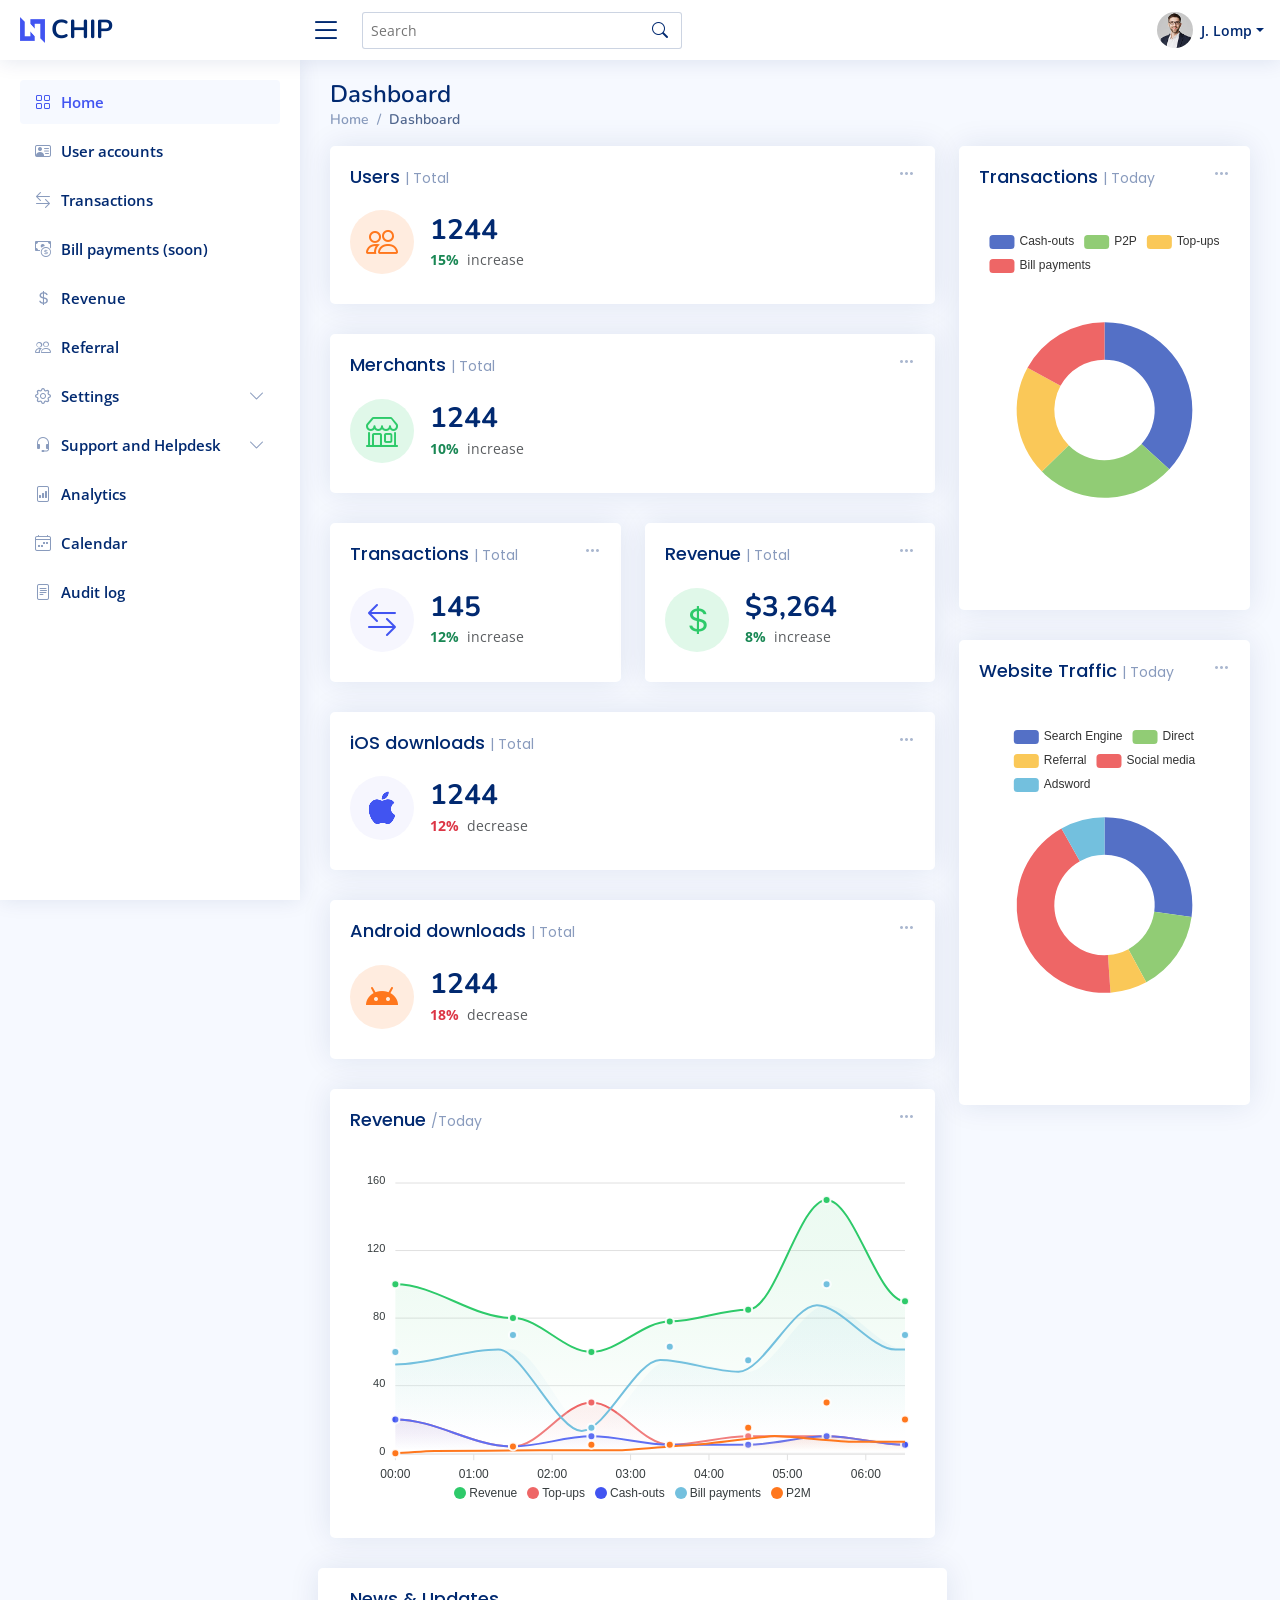
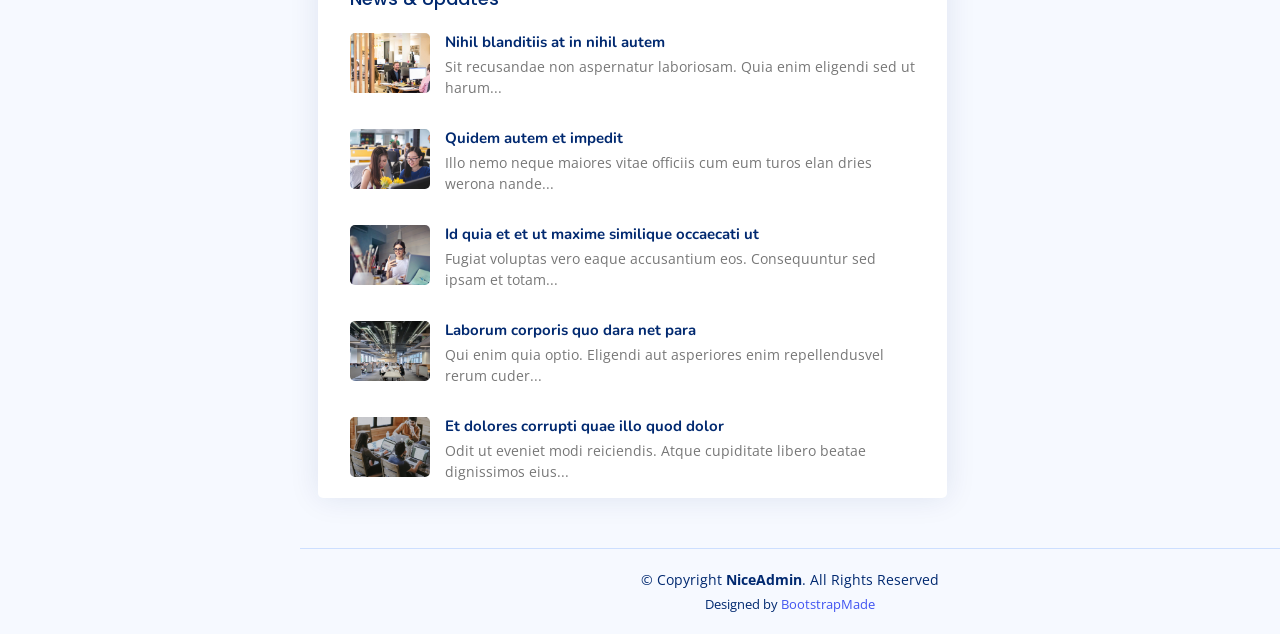
==== commit eaeb26d8: "Update index.html" ====
--- a/index.html
+++ b/index.html
@@ -178,7 +178,7 @@
             </a>
           </li>
           <li>
-            <a href="components-accordion.html">
+            <a href="roles-permission.html">
               <i class="bi bi-circle"></i><span>Roles & Permissions</span>
             </a>
           </li>
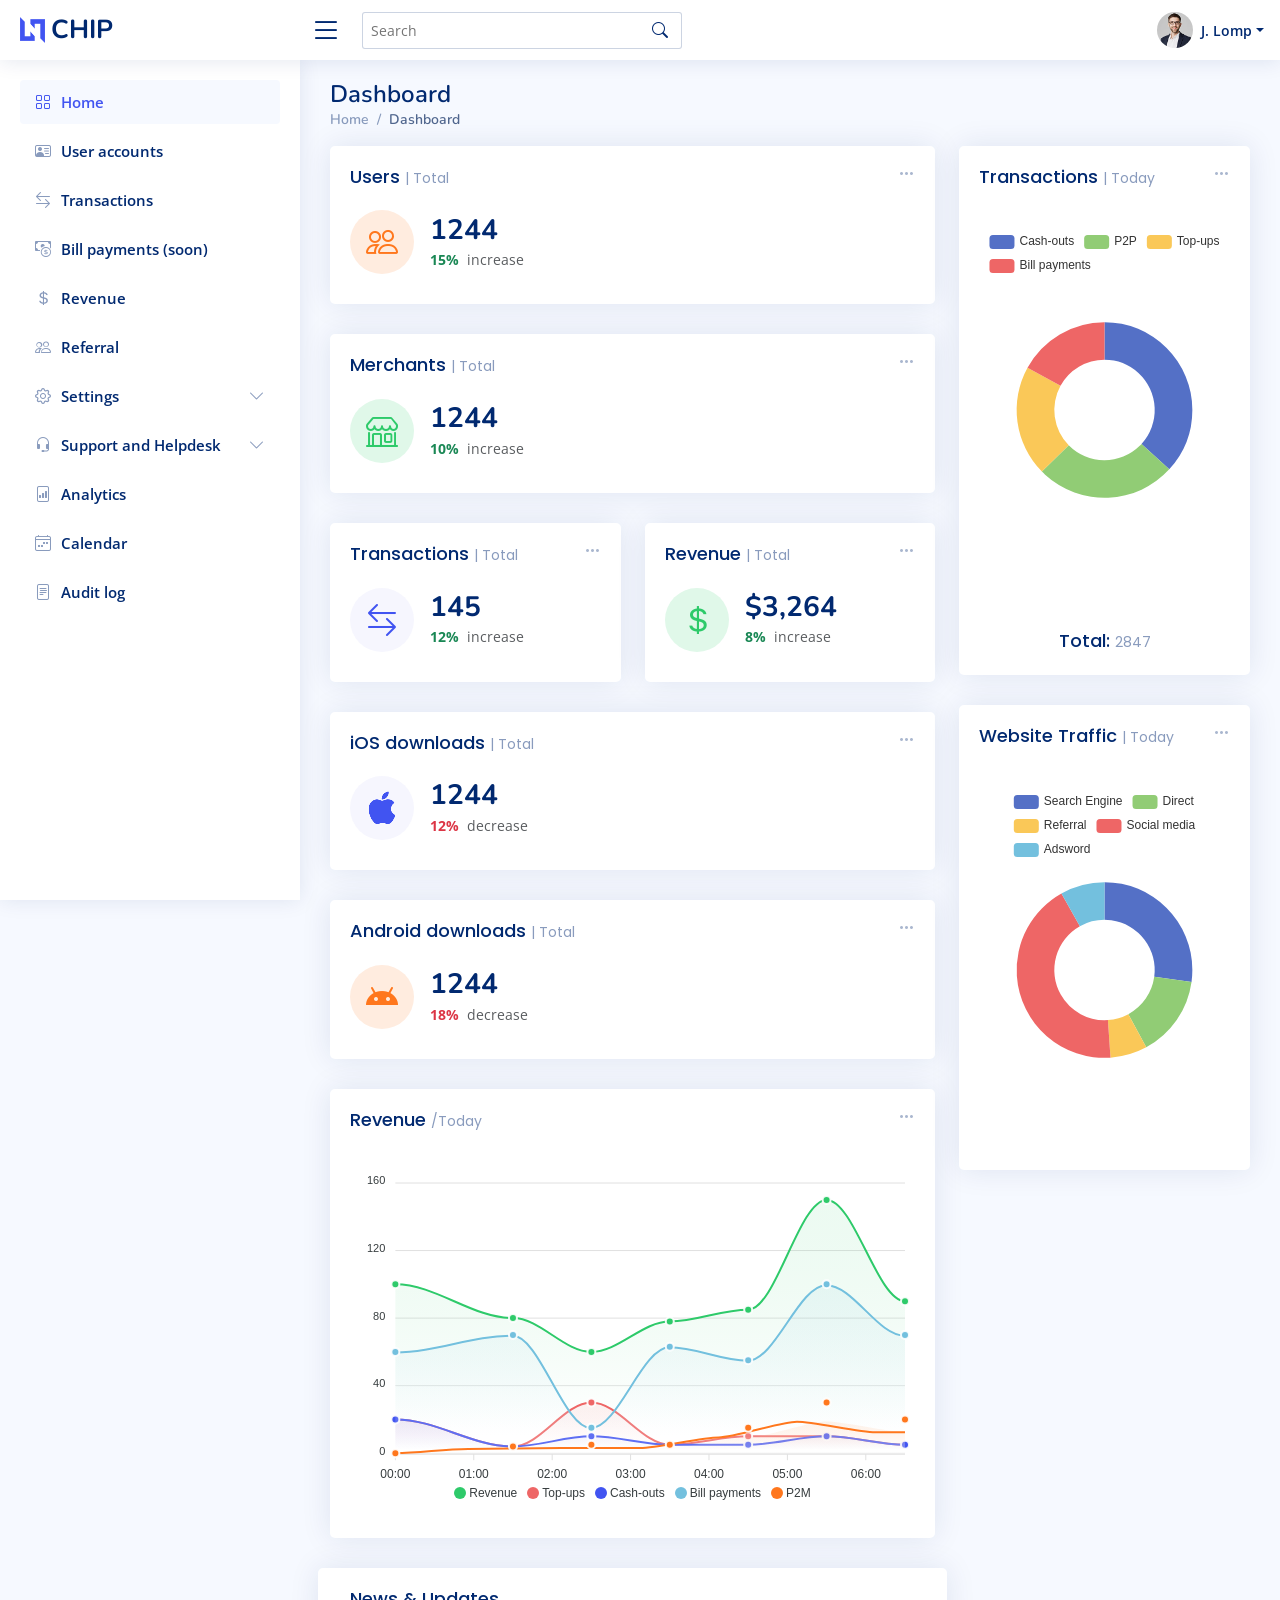
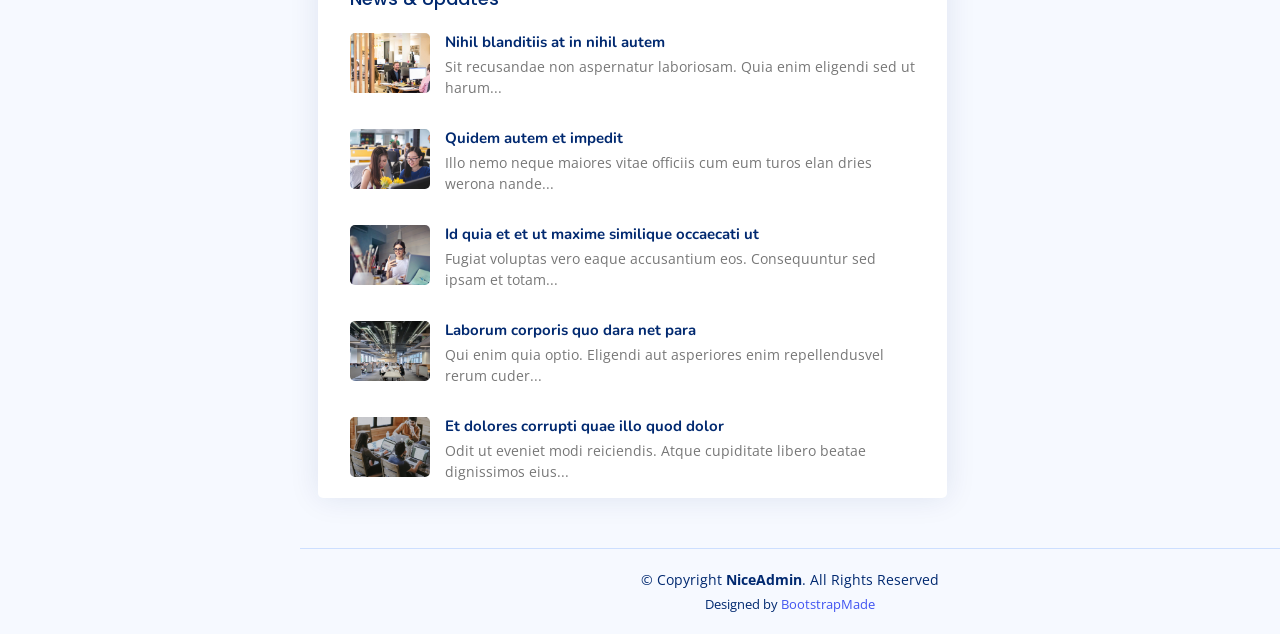
==== commit ba78e494: "chore: fix home page" ====
--- a/index.html
+++ b/index.html
@@ -735,6 +735,9 @@
               </script>
 
             </div>
+            <div class="d-flex justify-content-center">
+              <h4 class="card-title">Total: <span> 2847</span></h4>
+            </div>
           </div>
 		 <!-- End Transactions -->
 
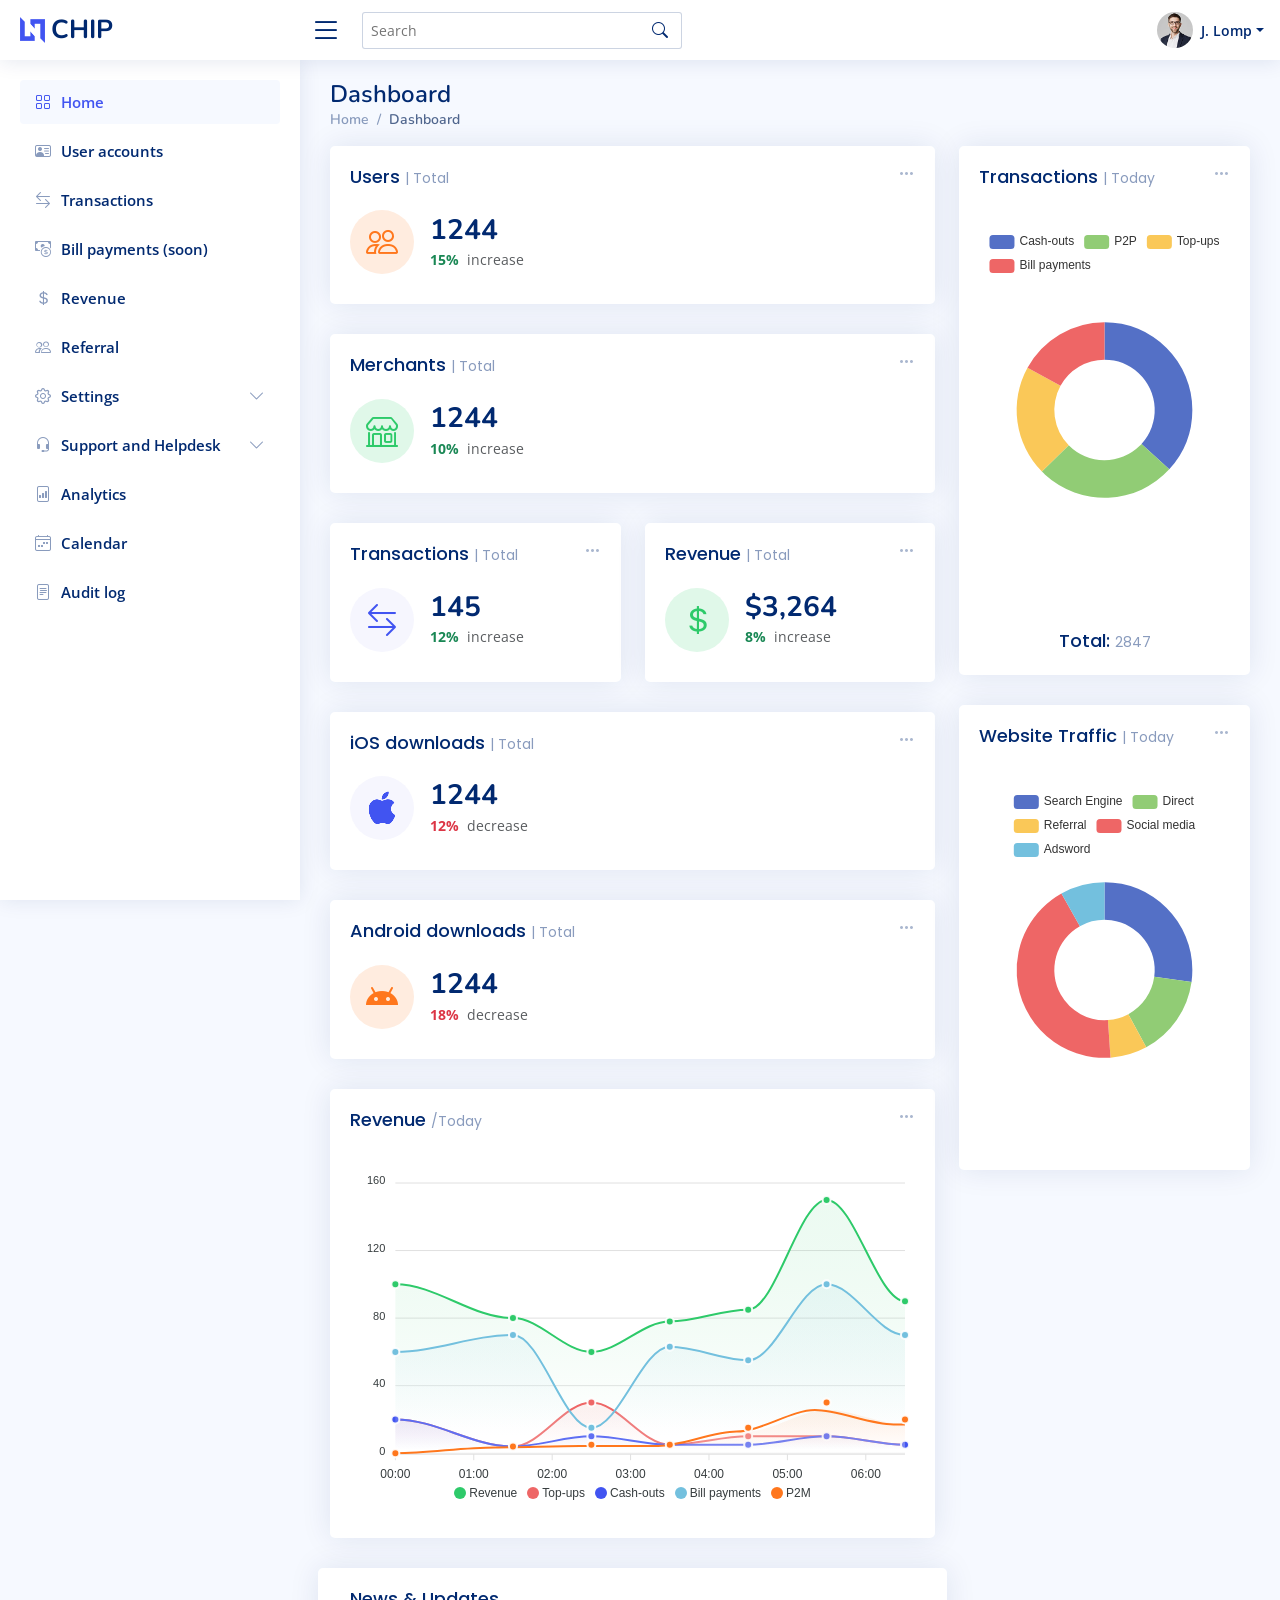
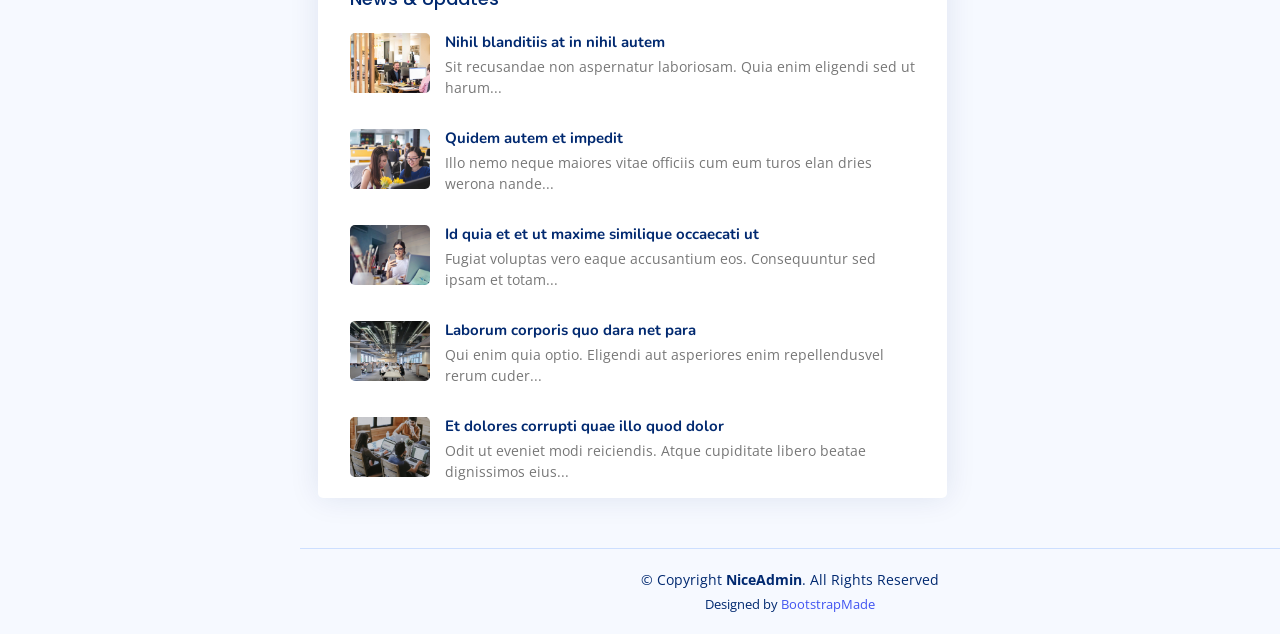
==== commit 49b5fd75: "Update index.html" ====
--- a/index.html
+++ b/index.html
@@ -17,8 +17,8 @@
   <link rel="stylesheet" type="text/css" href="assets/evo-calendar.css"/>
 
   <!-- Favicons -->
-  <link href="assets/img/favicon.png" rel="icon">
-  <link href="assets/img/apple-touch-icon.png" rel="apple-touch-icon">
+  <link href="assets/img/chiptest.png" rel="icon">
+  <link href="assets/img/chiptest.png" rel="apple-touch-icon">
 
   <!-- Google Fonts -->
   <link href="https://fonts.gstatic.com" rel="preconnect">
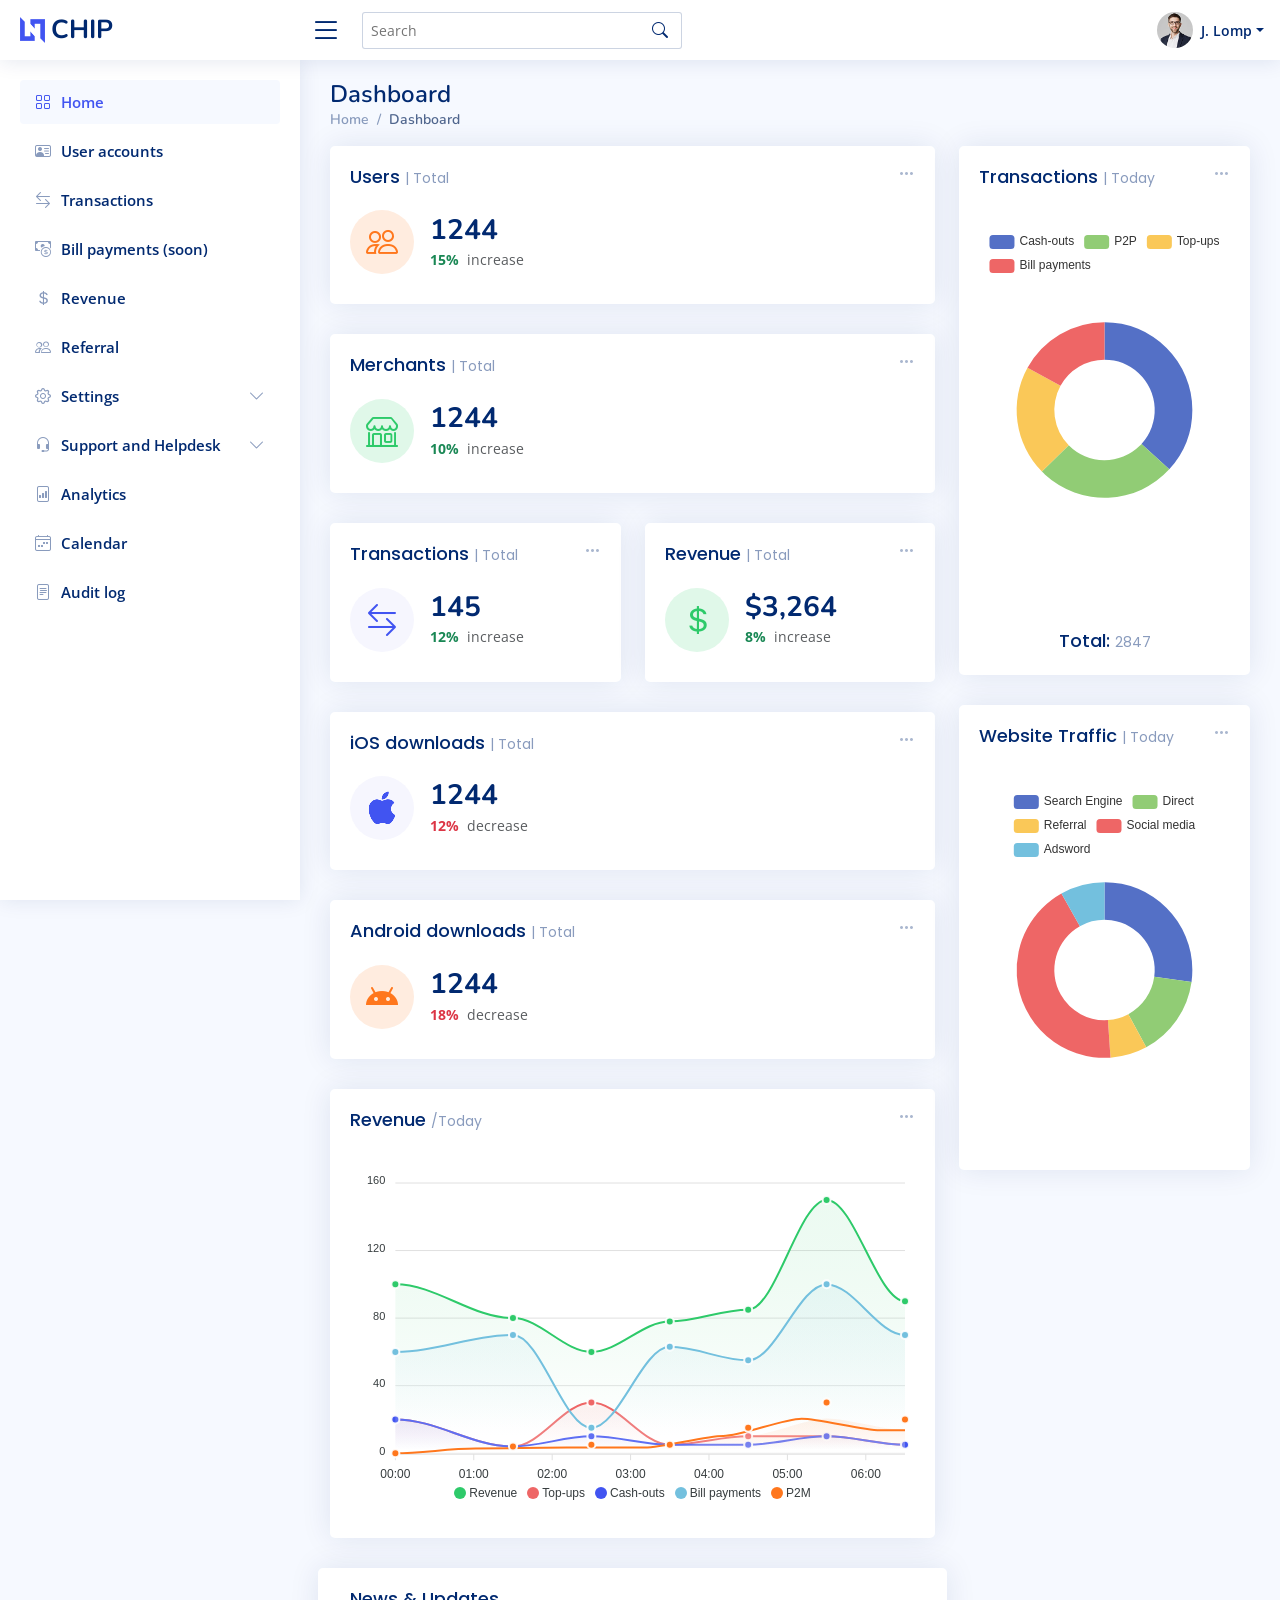
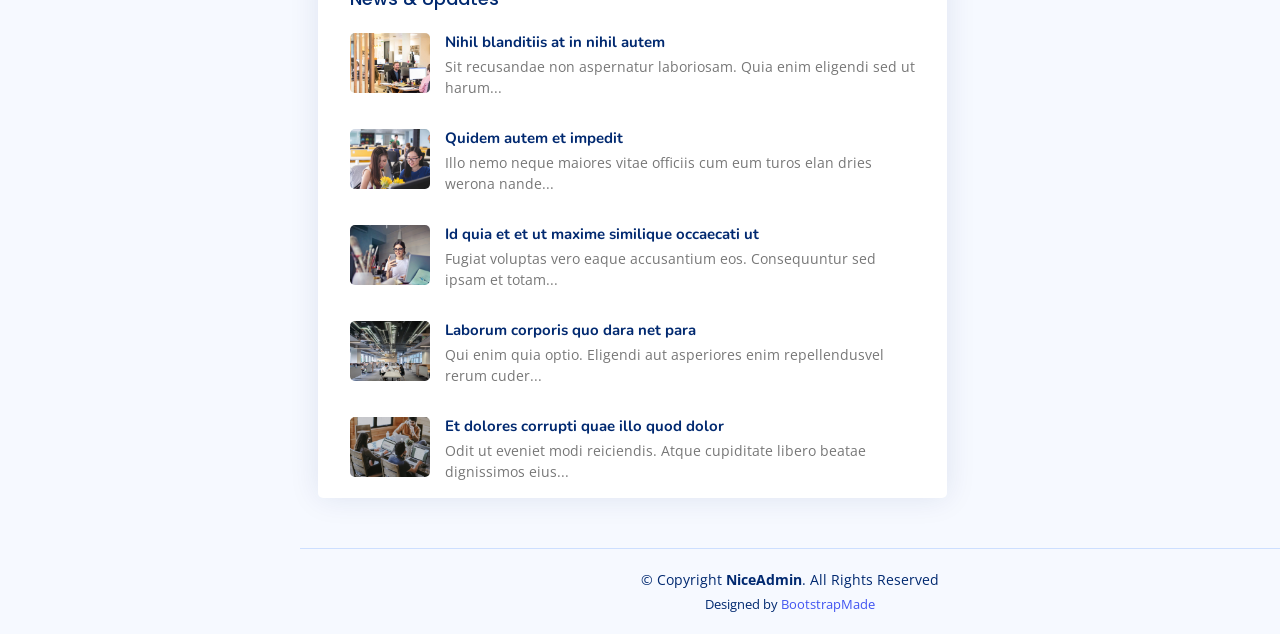
==== commit c3758b63: "Update index.html" ====
--- a/index.html
+++ b/index.html
@@ -17,8 +17,8 @@
   <link rel="stylesheet" type="text/css" href="assets/evo-calendar.css"/>
 
   <!-- Favicons -->
-  <link href="assets/img/chiptest.png" rel="icon">
-  <link href="assets/img/chiptest.png" rel="apple-touch-icon">
+  <link href="assets/img/favicon.png" rel="icon">
+  <link href="assets/img/apple-touch-icon.png" rel="apple-touch-icon">
 
   <!-- Google Fonts -->
   <link href="https://fonts.gstatic.com" rel="preconnect">
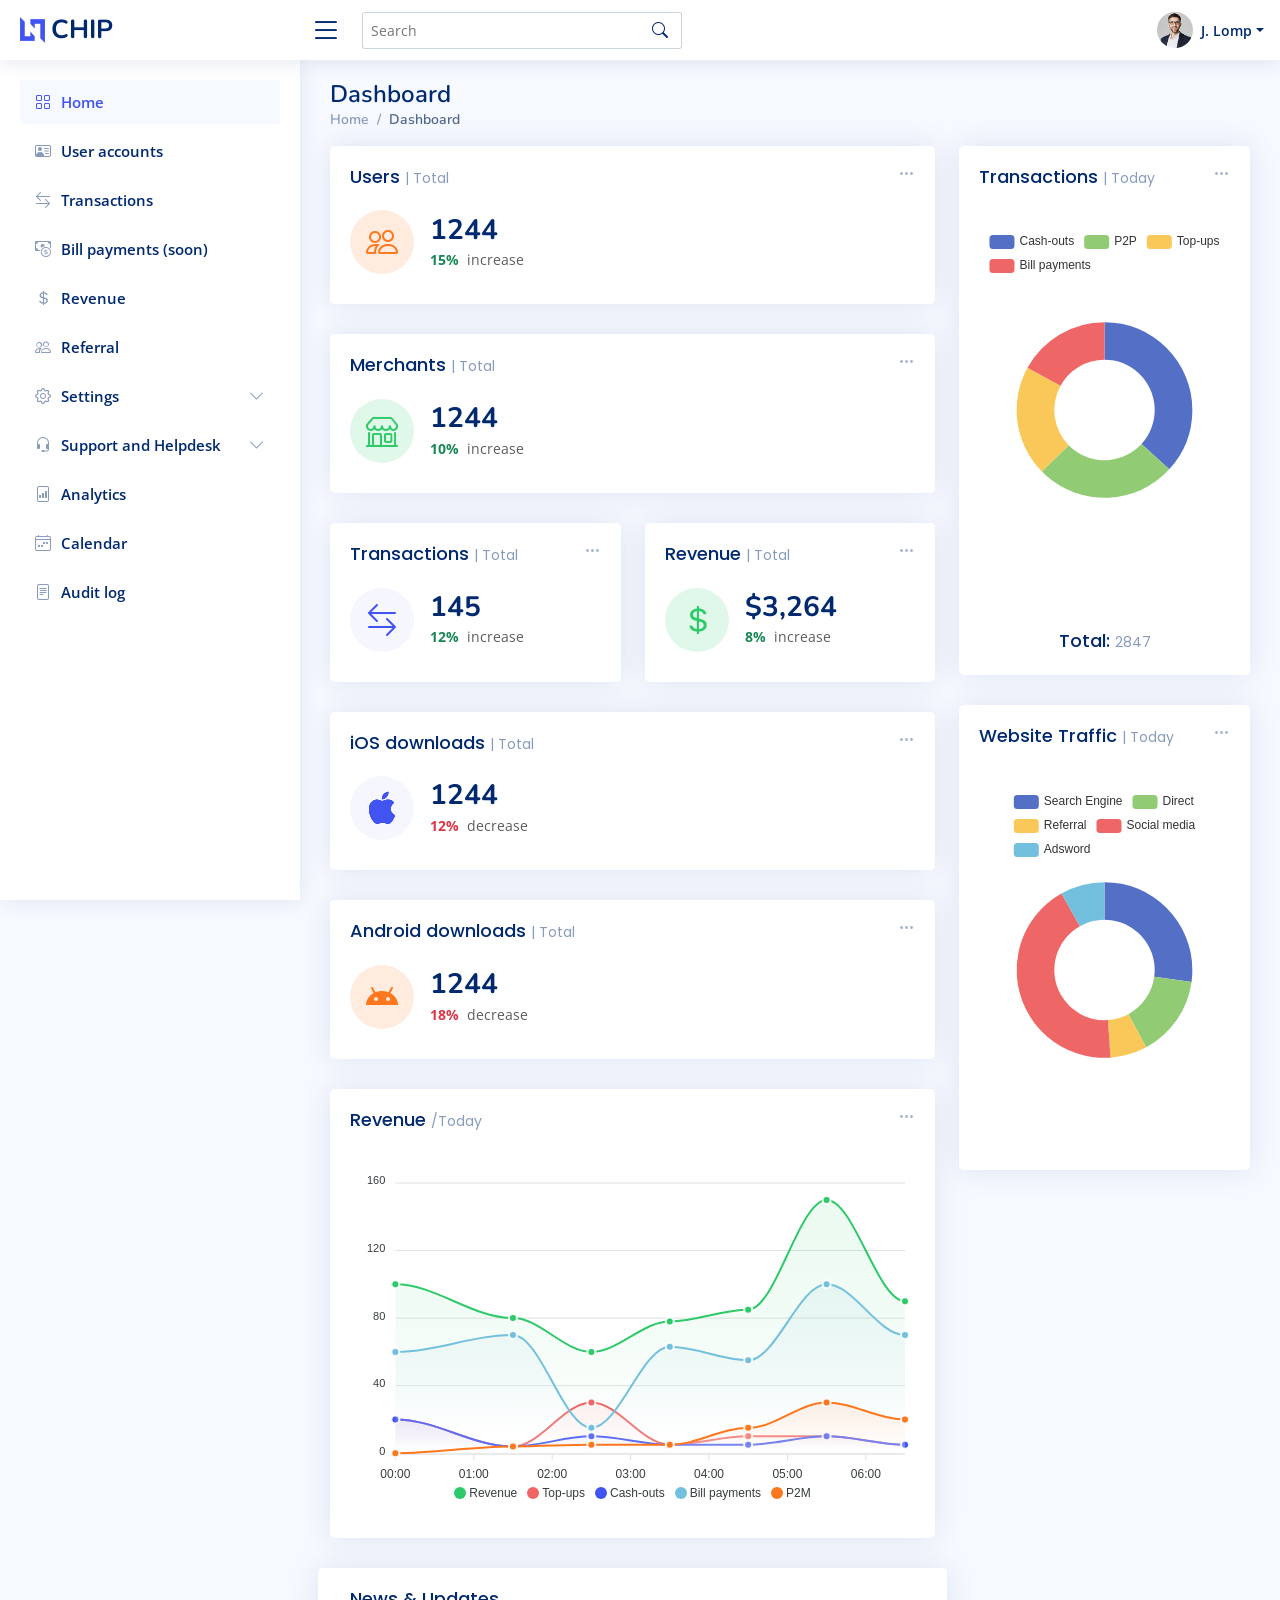
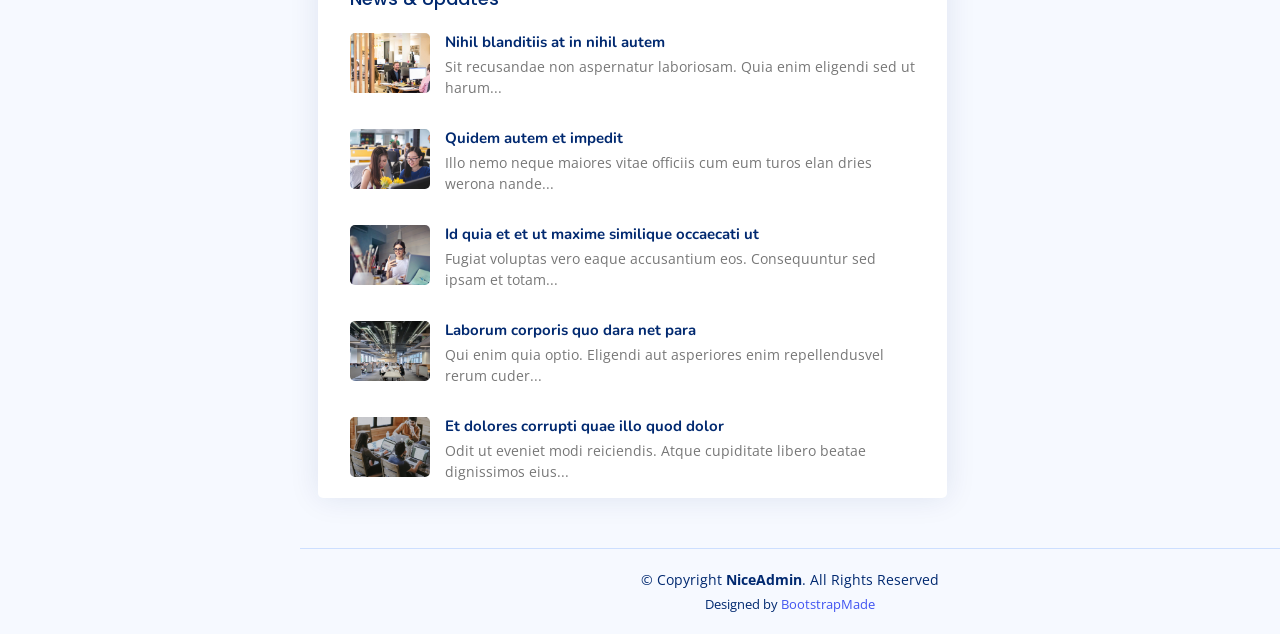
==== commit 2abc63c2: "Update index.html" ====
--- a/index.html
+++ b/index.html
@@ -183,7 +183,7 @@
             </a>
           </li>
           <li>
-            <a href="components-badges.html">
+            <a href="push-notification.html">
               <i class="bi bi-circle"></i><span>Push notifications</span>
             </a>
           </li>
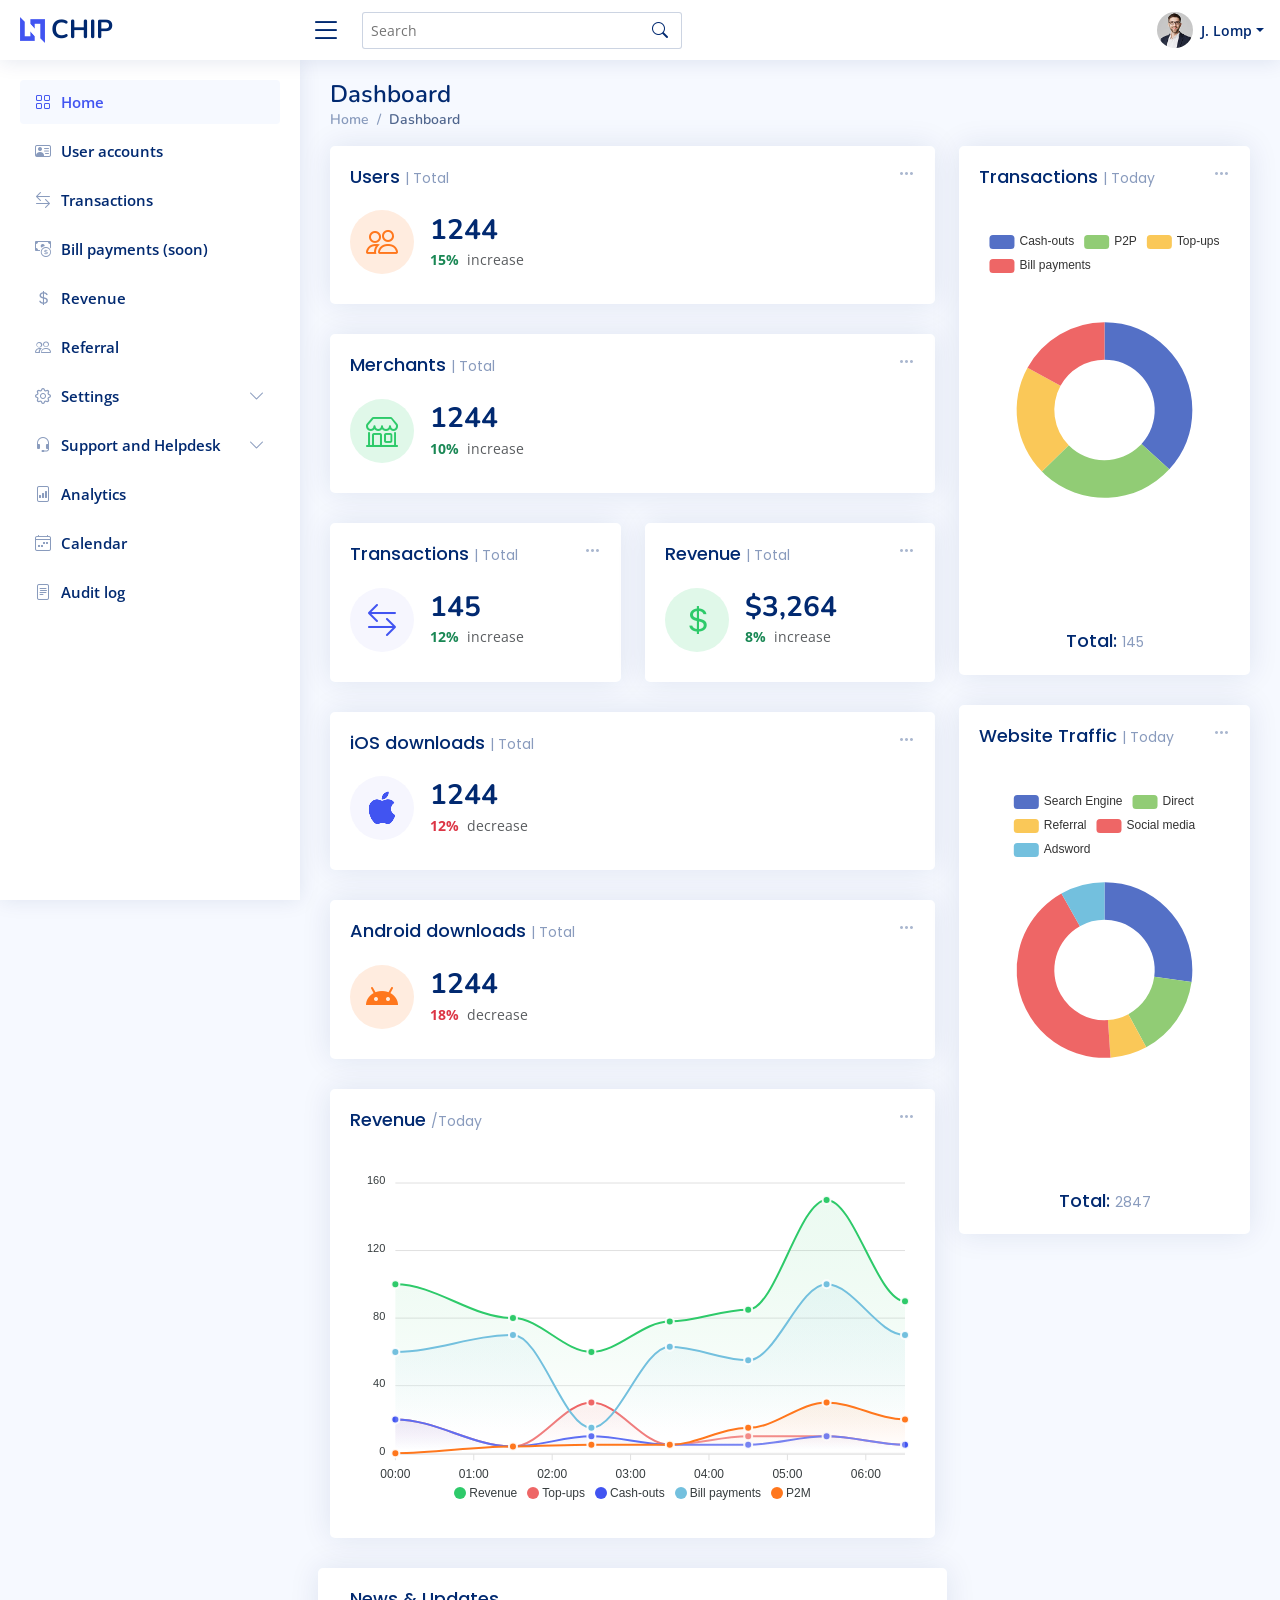
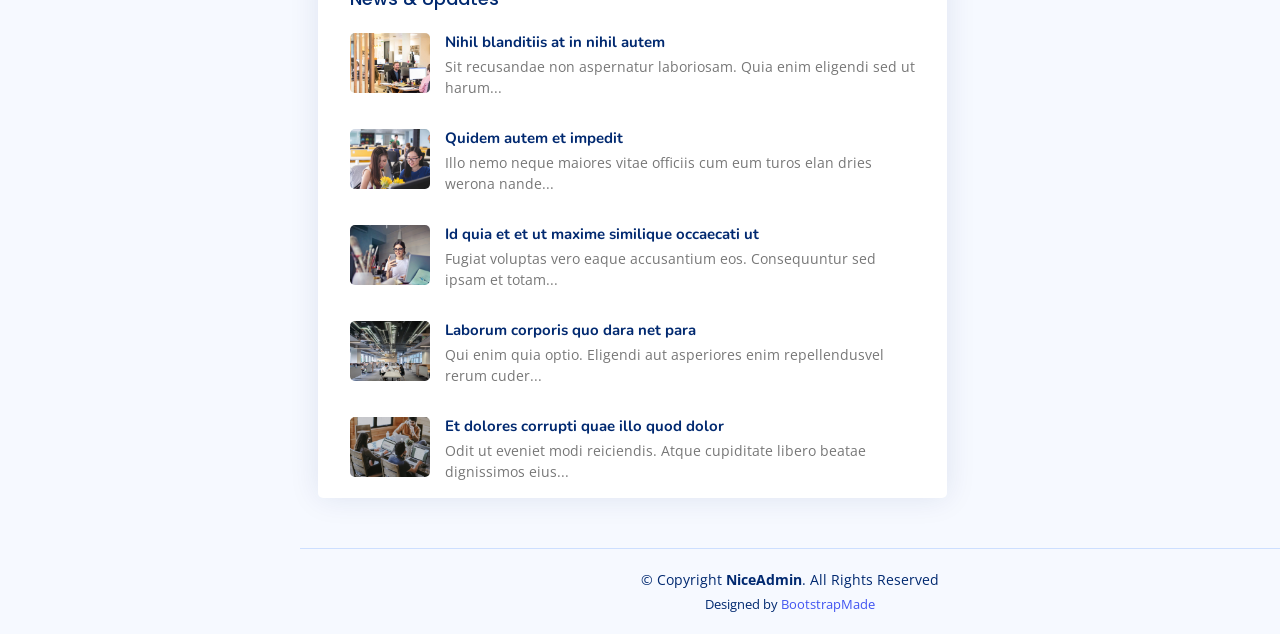
==== commit 5bcc1463: "Update index.html" ====
--- a/index.html
+++ b/index.html
@@ -736,7 +736,7 @@
 
             </div>
             <div class="d-flex justify-content-center">
-              <h4 class="card-title">Total: <span> 2847</span></h4>
+              <h4 class="card-title">Total: <span> 145</span></h4>
             </div>
           </div>
 		 <!-- End Transactions -->
@@ -817,6 +817,9 @@
               </script>
 
             </div>
+		  <div class="d-flex justify-content-center">
+              		<h4 class="card-title">Total: <span> 2847</span></h4>
+            	  </div>
           </div>
 		  <!-- End Website Traffic -->
 		  
